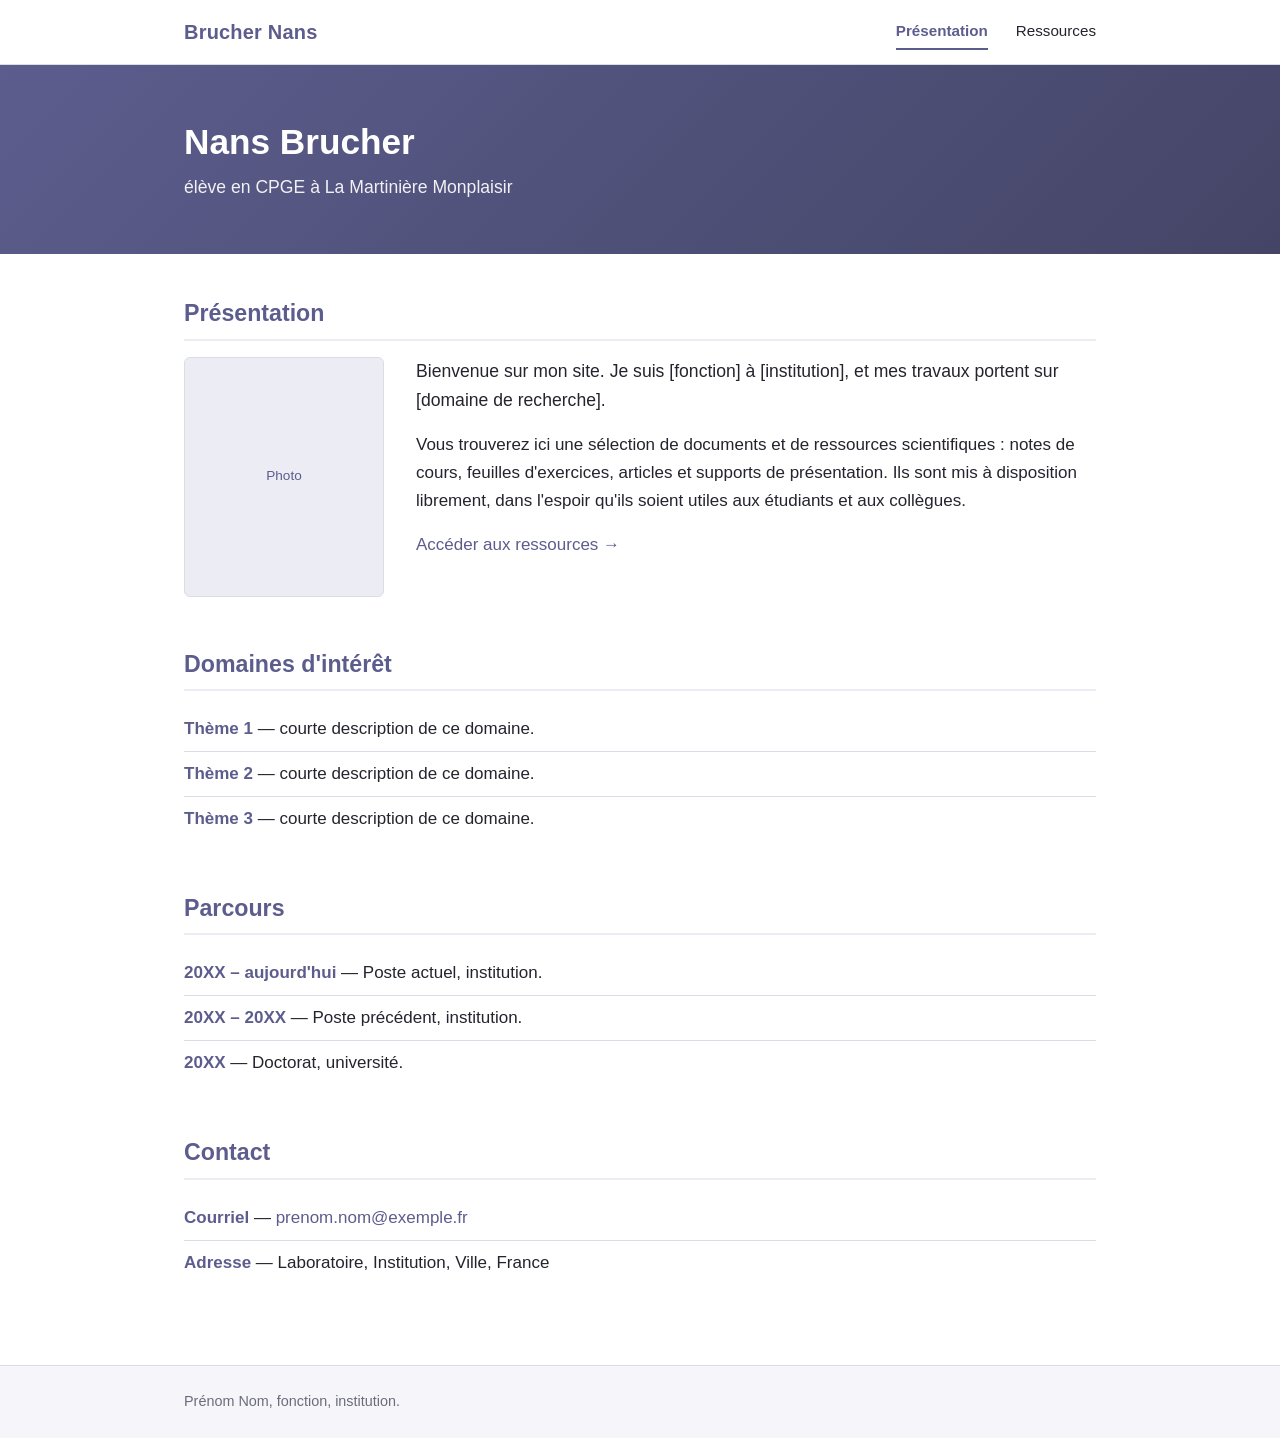
==== index.html @ d98f424d "Update index.html" ====
<!DOCTYPE html>
<html lang="fr">
<head>
  <meta charset="utf-8">
  <meta name="viewport" content="width=device-width, initial-scale=1">
  <title>Présentation | Nans Brucher</title>
  <meta name="description" content="Site personnel : présentation, recherches et ressources scientifiques.">
  <link rel="stylesheet" href="style.css">
</head>
<body>

  <header class="site-header">
    <div class="header-inner">
      <a class="site-title" href="index.html">Brucher Nans </a>
      <button class="nav-toggle" aria-label="Ouvrir le menu" aria-expanded="false">☰</button>
      <nav class="site-nav">
        <a class="active" href="index.html">Présentation</a>
        <a href="ressources.html">Ressources</a>
      </nav>
    </div>
  </header>

  <section class="banner">
    <div class="banner-inner">
      <h1>Nans Brucher</h1>
      <p>élève en CPGE à La Martinière Monplaisir</p>
    </div>
  </section>

  <main>
    <h2>Présentation</h2>
    <div class="about">
      <div class="portrait">
        <!-- Remplace par : <img src="images/photo.jpg" alt="Portrait de Prénom Nom"> -->
        Photo
      </div>
      <div>
        <p class="lead">
          Bienvenue sur mon site. Je suis [fonction] à [institution], et mes travaux portent sur
          [domaine de recherche].
        </p>
        <p>
          Vous trouverez ici une sélection de documents et de ressources scientifiques : notes de cours,
          feuilles d'exercices, articles et supports de présentation. Ils sont mis à disposition
          librement, dans l'espoir qu'ils soient utiles aux étudiants et aux collègues.
        </p>
        <p>
          <a href="ressources.html">Accéder aux ressources →</a>
        </p>
      </div>
    </div>

    <h2>Domaines d'intérêt</h2>
    <ul class="info-list">
      <li><strong>Thème 1</strong> — courte description de ce domaine.</li>
      <li><strong>Thème 2</strong> — courte description de ce domaine.</li>
      <li><strong>Thème 3</strong> — courte description de ce domaine.</li>
    </ul>

    <h2>Parcours</h2>
    <ul class="info-list">
      <li><strong>20XX – aujourd'hui</strong> — Poste actuel, institution.</li>
      <li><strong>20XX – 20XX</strong> — Poste précédent, institution.</li>
      <li><strong>20XX</strong> — Doctorat, université.</li>
    </ul>

    <h2>Contact</h2>
    <ul class="info-list">
      <li><strong>Courriel</strong> — <a href="mailto:prenom.nom@exemple.fr">prenom.nom@exemple.fr</a></li>
      <li><strong>Adresse</strong> — Laboratoire, Institution, Ville, France</li>
    </ul>
  </main>

  <footer class="site-footer">
    <div class="footer-inner">
      Prénom Nom, fonction, institution.
    </div>
  </footer>

  <script src="script.js"></script>
</body>
</html>
---- style.css ----
/* ==========================================================
   Site personnel – ressources scientifiques
   Couleur principale : #5C5D8D
   ========================================================== */

:root {
  --accent: #5C5D8D;
  --accent-dark: #444566;
  --accent-light: #ececf4;
  --accent-faint: #f6f6fa;
  --text: #24242e;
  --muted: #6b6b7b;
  --border: #dcdce6;
  --bg: #ffffff;
  --max-width: 960px;
}

* { box-sizing: border-box; }

html { scroll-behavior: smooth; }

body {
  margin: 0;
  font-family: -apple-system, BlinkMacSystemFont, "Segoe UI", Roboto, "Helvetica Neue", Arial, sans-serif;
  font-size: 17px;
  line-height: 1.65;
  color: var(--text);
  background: var(--bg);
}

a {
  color: var(--accent);
  text-decoration: none;
}
a:hover { color: var(--accent-dark); text-decoration: underline; }

/* ---------- En-tête et navigation ---------- */

.site-header {
  border-bottom: 1px solid var(--border);
  background: var(--bg);
  position: sticky;
  top: 0;
  z-index: 10;
}

.header-inner {
  max-width: var(--max-width);
  margin: 0 auto;
  padding: 0 24px;
  display: flex;
  align-items: center;
  justify-content: space-between;
  min-height: 64px;
}

.site-title {
  font-size: 1.25rem;
  font-weight: 700;
  letter-spacing: 0.01em;
  color: var(--accent);
}
.site-title:hover { text-decoration: none; color: var(--accent-dark); }

.nav-toggle {
  display: none;
  background: none;
  border: 1px solid var(--border);
  border-radius: 4px;
  font-size: 1.2rem;
  color: var(--accent);
  padding: 2px 10px;
  cursor: pointer;
}

.site-nav { display: flex; gap: 28px; }

.site-nav a {
  color: var(--text);
  font-size: 0.95rem;
  padding: 4px 0;
  border-bottom: 2px solid transparent;
}
.site-nav a:hover {
  color: var(--accent);
  text-decoration: none;
  border-bottom-color: var(--accent-light);
}
.site-nav a.active {
  color: var(--accent);
  border-bottom-color: var(--accent);
  font-weight: 600;
}

/* ---------- Bandeau ---------- */

.banner {
  background: linear-gradient(135deg, var(--accent) 0%, var(--accent-dark) 100%);
  color: #fff;
}
.banner-inner {
  max-width: var(--max-width);
  margin: 0 auto;
  padding: 56px 24px 52px;
}
.banner h1 {
  margin: 0 0 10px;
  font-size: 2.2rem;
  line-height: 1.2;
  font-weight: 700;
}
.banner p {
  margin: 0;
  max-width: 640px;
  font-size: 1.1rem;
  opacity: 0.92;
}

/* ---------- Contenu ---------- */

main {
  max-width: var(--max-width);
  margin: 0 auto;
  padding: 40px 24px 64px;
}

h2 {
  font-size: 1.45rem;
  margin: 48px 0 16px;
  padding-bottom: 6px;
  border-bottom: 2px solid var(--accent-light);
  color: var(--accent);
}
h2:first-child { margin-top: 0; }

h3 { font-size: 1.1rem; margin: 24px 0 8px; }

p { margin: 0 0 16px; }

.lead { font-size: 1.1rem; color: var(--text); }

/* Présentation : photo + texte */
.about {
  display: grid;
  grid-template-columns: 200px 1fr;
  gap: 32px;
  align-items: start;
}
.portrait {
  width: 200px;
  height: 240px;
  background: var(--accent-light);
  border: 1px solid var(--border);
  border-radius: 6px;
  display: flex;
  align-items: center;
  justify-content: center;
  color: var(--accent);
  font-size: 0.85rem;
  text-align: center;
  padding: 12px;
  overflow: hidden;
}
.portrait img { width: 100%; height: 100%; object-fit: cover; }

/* Listes d'infos */
.info-list { list-style: none; padding: 0; margin: 0 0 16px; }
.info-list li {
  padding: 8px 0;
  border-bottom: 1px solid var(--border);
}
.info-list li:last-child { border-bottom: none; }
.info-list strong { color: var(--accent); }

/* ---------- Cartes de ressources ---------- */

.card-grid {
  display: grid;
  grid-template-columns: repeat(2, 1fr);
  gap: 20px;
}

.card {
  display: block;
  padding: 18px 20px;
  border: 1px solid var(--border);
  border-left: 4px solid var(--accent);
  border-radius: 4px;
  background: var(--bg);
  color: var(--text);
  transition: background 0.15s, box-shadow 0.15s;
}
.card:hover {
  background: var(--accent-faint);
  box-shadow: 0 2px 8px rgba(92, 93, 141, 0.15);
  text-decoration: none;
  color: var(--text);
}
.card-title {
  display: block;
  font-weight: 700;
  color: var(--accent);
  margin-bottom: 4px;
}
.card-desc {
  display: block;
  font-size: 0.93rem;
  color: var(--muted);
  line-height: 1.5;
}
.card-meta {
  display: inline-block;
  margin-top: 8px;
  font-size: 0.78rem;
  font-weight: 600;
  letter-spacing: 0.04em;
  text-transform: uppercase;
  color: var(--accent);
  background: var(--accent-light);
  padding: 2px 8px;
  border-radius: 3px;
}

/* Recherche */
.search-box {
  width: 100%;
  padding: 10px 14px;
  font-size: 1rem;
  border: 1px solid var(--border);
  border-radius: 4px;
  margin-bottom: 8px;
  font-family: inherit;
}
.search-box:focus {
  outline: none;
  border-color: var(--accent);
  box-shadow: 0 0 0 3px var(--accent-light);
}
.no-result { display: none; color: var(--muted); font-style: italic; }

/* Index des ressources */
.index-list {
  columns: 2;
  column-gap: 32px;
  list-style: none;
  padding: 0;
  margin: 0;
}
.index-list li { padding: 3px 0; break-inside: avoid; }

/* ---------- Pied de page ---------- */

.site-footer {
  border-top: 1px solid var(--border);
  background: var(--accent-faint);
  color: var(--muted);
  font-size: 0.9rem;
}
.footer-inner {
  max-width: var(--max-width);
  margin: 0 auto;
  padding: 24px;
}

/* ---------- Mobile ---------- */

@media (max-width: 720px) {
  body { font-size: 16px; }

  .nav-toggle { display: block; }

  .site-nav {
    display: none;
    position: absolute;
    top: 64px;
    left: 0;
    right: 0;
    flex-direction: column;
    gap: 0;
    background: var(--bg);
    border-bottom: 1px solid var(--border);
    padding: 8px 24px 16px;
  }
  .site-nav.open { display: flex; }
  .site-nav a { padding: 10px 0; border-bottom: 1px solid var(--border); }

  .banner h1 { font-size: 1.7rem; }
  .about { grid-template-columns: 1fr; }
  .portrait { width: 160px; height: 192px; }
  .card-grid { grid-template-columns: 1fr; }
  .index-list { columns: 1; }
}
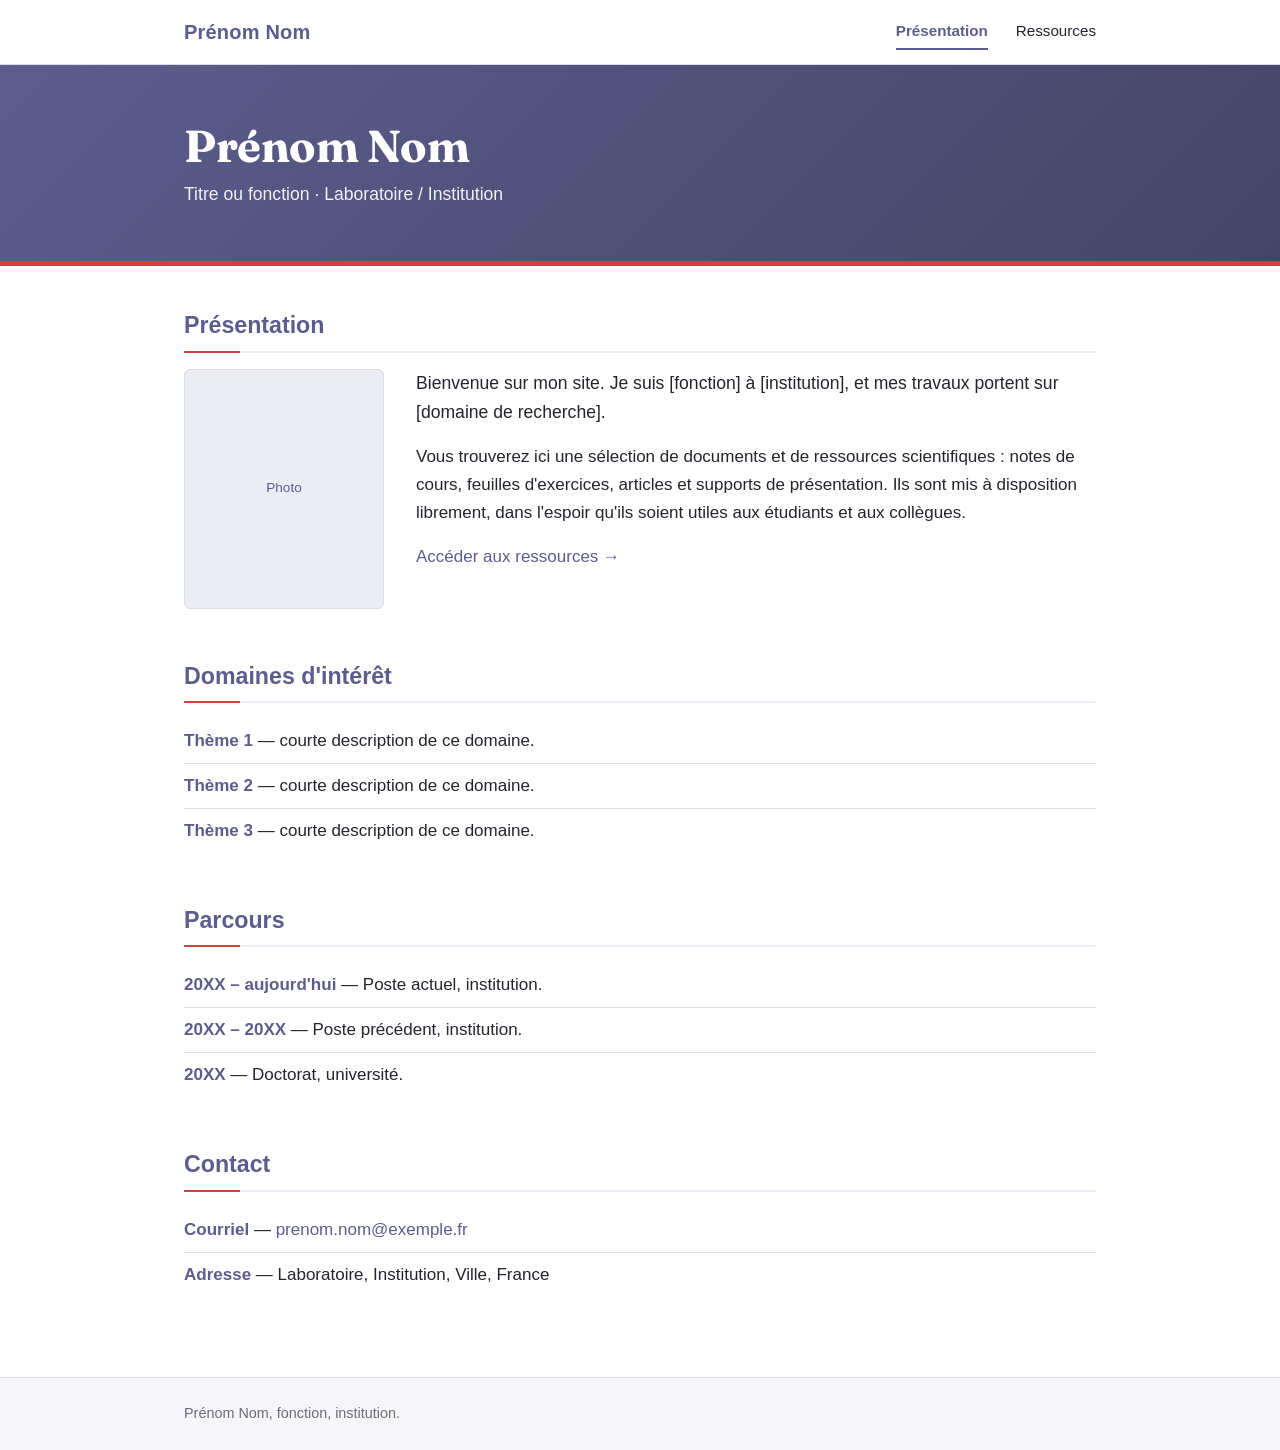
==== commit df17ba5e: "Update personal information in index.html" ====
--- a/index.html
+++ b/index.html
@@ -3,15 +3,18 @@
 <head>
   <meta charset="utf-8">
   <meta name="viewport" content="width=device-width, initial-scale=1">
-  <title>Présentation | Nans Brucher</title>
+  <title>Présentation | Prénom Nom</title>
   <meta name="description" content="Site personnel : présentation, recherches et ressources scientifiques.">
+  <link rel="preconnect" href="https://fonts.googleapis.com">
+  <link rel="preconnect" href="https://fonts.gstatic.com" crossorigin>
+  <link href="https://fonts.googleapis.com/css2?family=Fraunces:ital,opsz,wght@0,9..144,600;0,9..144,700;1,9..144,600&display=swap" rel="stylesheet">
   <link rel="stylesheet" href="style.css">
 </head>
 <body>
 
   <header class="site-header">
     <div class="header-inner">
-      <a class="site-title" href="index.html">Brucher Nans </a>
+      <a class="site-title" href="index.html">Prénom Nom</a>
       <button class="nav-toggle" aria-label="Ouvrir le menu" aria-expanded="false">☰</button>
       <nav class="site-nav">
         <a class="active" href="index.html">Présentation</a>
@@ -22,8 +25,8 @@
 
   <section class="banner">
     <div class="banner-inner">
-      <h1>Nans Brucher</h1>
-      <p>élève en CPGE à La Martinière Monplaisir</p>
+      <h1>Prénom Nom</h1>
+      <p>Titre ou fonction · Laboratoire / Institution</p>
     </div>
   </section>
 
--- a/style.css
+++ b/style.css
@@ -8,6 +8,8 @@
   --accent-dark: #444566;
   --accent-light: #ececf4;
   --accent-faint: #f6f6fa;
+  --accent2: #D33E43;
+  --accent2-dark: #a92c31;
   --text: #24242e;
   --muted: #6b6b7b;
   --border: #dcdce6;
@@ -290,3 +292,194 @@
   .card-grid { grid-template-columns: 1fr; }
   .index-list { columns: 1; }
 }
+
+
+/* ==========================================================
+   Mise à jour : police des titres, 2e couleur, à la une,
+   couvertures, étiquettes de niveau
+   Seconde couleur : #D33E43 (variable --accent2)
+   ========================================================== */
+
+/* ---------- Police vivante pour les h1 ---------- */
+
+.banner h1 {
+  font-family: "Fraunces", Georgia, "Times New Roman", serif;
+  font-weight: 700;
+  font-size: 2.8rem;
+  letter-spacing: -0.01em;
+  line-height: 1.1;
+}
+.banner { border-bottom: 5px solid var(--accent2); }
+
+/* ---------- Touches de contraste (#D33E43) ---------- */
+
+h2 { position: relative; }
+h2::after {
+  content: "";
+  position: absolute;
+  left: 0;
+  bottom: -2px;
+  width: 56px;
+  height: 2px;
+  background: var(--accent2);
+}
+.card:hover .card-title { color: var(--accent2); }
+
+/* ---------- Ressource mise en avant (bloc centré) ---------- */
+
+.spotlight {
+  display: grid;
+  grid-template-columns: 240px 1fr;
+  gap: 40px;
+  align-items: center;
+  max-width: 780px;
+  margin: 0 auto 36px;
+  padding: 32px;
+  background: var(--accent-faint);
+  border: 1px solid var(--border);
+  border-top: 4px solid var(--accent2);
+  border-radius: 8px;
+}
+
+.spotlight-cover {
+  display: block;
+  border-radius: 4px;
+  overflow: hidden;
+  box-shadow: 0 6px 18px rgba(68, 69, 102, 0.3);
+  transition: transform 0.2s, box-shadow 0.2s;
+}
+.spotlight-cover:hover {
+  transform: translateY(-3px);
+  box-shadow: 0 10px 26px rgba(68, 69, 102, 0.4);
+}
+.spotlight-cover img {
+  display: block;
+  width: 100%;
+  aspect-ratio: 3 / 4;
+  object-fit: cover;
+}
+
+.kicker {
+  display: inline-block;
+  font-size: 0.78rem;
+  font-weight: 700;
+  letter-spacing: 0.1em;
+  text-transform: uppercase;
+  color: var(--accent2);
+  margin-bottom: 6px;
+}
+
+.spotlight-title {
+  font-family: "Fraunces", Georgia, serif;
+  font-size: 1.6rem;
+  line-height: 1.25;
+  margin: 0 0 12px;
+  padding: 0;
+  border: none;
+  color: var(--accent);
+}
+.spotlight-title::after { display: none; }
+
+.spotlight-desc { margin: 14px 0 8px; }
+.spotlight-meta { margin: 0 0 18px; font-size: 0.85rem; color: var(--muted); }
+
+.actions { display: flex; flex-wrap: wrap; gap: 10px; }
+
+.button {
+  display: inline-block;
+  padding: 9px 20px;
+  border: 2px solid var(--accent);
+  border-radius: 4px;
+  background: var(--accent);
+  color: #fff;
+  font-weight: 600;
+  font-size: 0.95rem;
+}
+.button:hover { background: var(--accent-dark); border-color: var(--accent-dark); color: #fff; text-decoration: none; }
+.button-red { background: var(--accent2); border-color: var(--accent2); }
+.button-red:hover { background: var(--accent2-dark); border-color: var(--accent2-dark); }
+.button-outline { background: transparent; color: var(--accent); }
+.button-outline:hover { background: var(--accent-light); color: var(--accent-dark); }
+
+/* ---------- Étiquettes : niveau et type ---------- */
+
+.tags, .card-tags {
+  display: flex;
+  flex-wrap: wrap;
+  align-items: center;
+  gap: 6px;
+}
+.card-tags { margin-top: 10px; }
+.card-tags .card-meta { margin-top: 0; }
+
+.tag {
+  display: inline-block;
+  font-size: 0.78rem;
+  font-weight: 600;
+  letter-spacing: 0.04em;
+  text-transform: uppercase;
+  color: var(--accent);
+  background: var(--accent-light);
+  padding: 2px 8px;
+  border-radius: 3px;
+}
+
+.level {
+  display: inline-block;
+  font-size: 0.78rem;
+  font-weight: 700;
+  letter-spacing: 0.04em;
+  text-transform: uppercase;
+  color: #fff;
+  padding: 2px 9px;
+  border-radius: 999px;
+  white-space: nowrap;
+}
+.level-lycee    { background: #2e7d5b; } /* vert   : débutant */
+.level-licence  { background: #2b6f9c; } /* bleu   : premiers cycles */
+.level-master   { background: #5C5D8D; } /* violet : avancé */
+.level-doctorat { background: #D33E43; } /* rouge  : recherche */
+.level-tous     { background: #6b6b7b; } /* gris   : tous niveaux */
+
+.legend {
+  display: flex;
+  flex-wrap: wrap;
+  align-items: center;
+  justify-content: center;
+  gap: 8px;
+  margin: 0 0 24px;
+  font-size: 0.9rem;
+  color: var(--muted);
+}
+.legend-label { font-weight: 600; margin-right: 2px; }
+
+/* ---------- Carte avec image de couverture paysage ---------- */
+
+.card.has-cover { padding: 0; overflow: hidden; }
+.card-cover {
+  display: block;
+  width: 100%;
+  aspect-ratio: 16 / 9;
+  object-fit: cover;
+  border-bottom: 1px solid var(--border);
+}
+.card-body { display: block; padding: 16px 20px 18px; }
+
+/* ---------- Mobile ---------- */
+
+@media (max-width: 720px) {
+  .banner h1 { font-size: 2.1rem; }
+  .spotlight {
+    grid-template-columns: 1fr;
+    gap: 24px;
+    padding: 24px 20px;
+    text-align: center;
+  }
+  .spotlight-cover { max-width: 220px; margin: 0 auto; }
+  .tags, .actions { justify-content: center; }
+}
+
+/* ---------- Corrections d'espacement ---------- */
+.resource-section { margin-top: 48px; }
+.card-grid { align-items: start; }
+.search-box { margin-bottom: 0; }
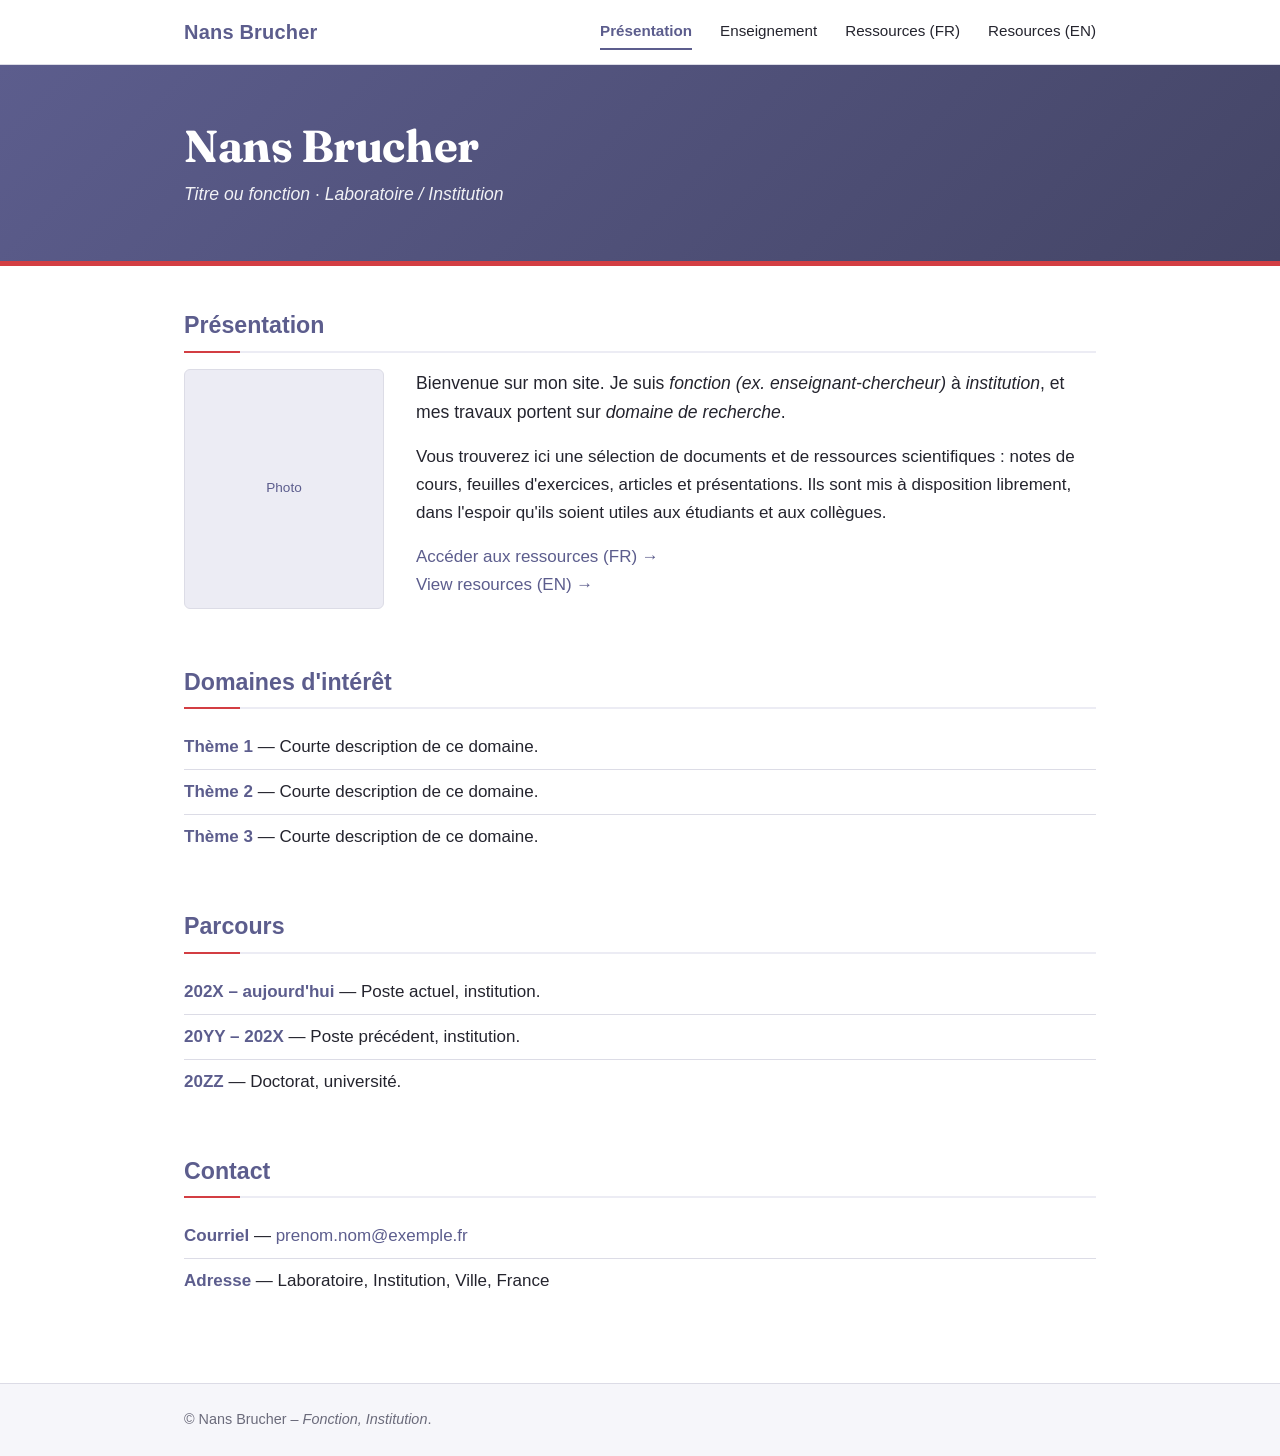
==== commit 4fddb03e: "Update index.html" ====
--- a/index.html
+++ b/index.html
@@ -3,80 +3,84 @@
 <head>
   <meta charset="utf-8">
   <meta name="viewport" content="width=device-width, initial-scale=1">
-  <title>Présentation | Prénom Nom</title>
-  <meta name="description" content="Site personnel : présentation, recherches et ressources scientifiques.">
+  <title>Présentation | Nans Brucher</title>
+  <meta name="description" content="Site personnel : présentation, recherche et ressources scientifiques.">
   <link rel="preconnect" href="https://fonts.googleapis.com">
   <link rel="preconnect" href="https://fonts.gstatic.com" crossorigin>
-  <link href="https://fonts.googleapis.com/css2?family=Fraunces:ital,opsz,wght@0,9..144,600;0,9..144,700;1,9..144,600&display=swap" rel="stylesheet">
+  <!-- Police Fraunces chargée pour le style académique -->
+  <link href="https://fonts.googleapis.com/css2?family=Fraunces:wght@400;600;700&display=swap" rel="stylesheet">
   <link rel="stylesheet" href="style.css">
+  <!-- Lien alternatifs pour SEO (facultatif) -->
+  <link rel="alternate" hreflang="fr" href="index.html">
+  <link rel="alternate" hreflang="en" href="resources-en.html">
 </head>
 <body>
-
   <header class="site-header">
     <div class="header-inner">
-      <a class="site-title" href="index.html">Prénom Nom</a>
-      <button class="nav-toggle" aria-label="Ouvrir le menu" aria-expanded="false">☰</button>
+      <a class="site-title" href="index.html">Nans Brucher</a>
+      <button type="button" class="nav-toggle" aria-label="Ouvrir le menu" aria-expanded="false">☰</button>
       <nav class="site-nav">
         <a class="active" href="index.html">Présentation</a>
-        <a href="ressources.html">Ressources</a>
+        <a href="enseignement.html">Enseignement</a>
+        <a href="ressources-fr.html">Ressources (FR)</a>
+        <a href="resources-en.html">Resources (EN)</a>
       </nav>
     </div>
   </header>
 
   <section class="banner">
     <div class="banner-inner">
-      <h1>Prénom Nom</h1>
-      <p>Titre ou fonction · Laboratoire / Institution</p>
+      <h1>Nans Brucher</h1>
+      <p><em>Titre ou fonction</em> · <em>Laboratoire / Institution</em></p>
     </div>
   </section>
 
-  <main>
+  <main id="main-content">
     <h2>Présentation</h2>
     <div class="about">
       <div class="portrait">
-        <!-- Remplace par : <img src="images/photo.jpg" alt="Portrait de Prénom Nom"> -->
+        <!-- Remplacer « Photo » par une image réelle -->
+        <!-- <img src="images/photo.jpg" alt="Portrait de Nans Brucher"> -->
         Photo
       </div>
       <div>
         <p class="lead">
-          Bienvenue sur mon site. Je suis [fonction] à [institution], et mes travaux portent sur
-          [domaine de recherche].
+          Bienvenue sur mon site. Je suis <em>fonction (ex. enseignant-chercheur)</em> à <em>institution</em>, et mes travaux portent sur <em>domaine de recherche</em>.
         </p>
         <p>
-          Vous trouverez ici une sélection de documents et de ressources scientifiques : notes de cours,
-          feuilles d'exercices, articles et supports de présentation. Ils sont mis à disposition
-          librement, dans l'espoir qu'ils soient utiles aux étudiants et aux collègues.
+          Vous trouverez ici une sélection de documents et de ressources scientifiques : notes de cours, feuilles d'exercices, articles et présentations. Ils sont mis à disposition librement, dans l'espoir qu'ils soient utiles aux étudiants et aux collègues.
         </p>
         <p>
-          <a href="ressources.html">Accéder aux ressources →</a>
+          <a href="ressources-fr.html">Accéder aux ressources (FR) →</a><br>
+          <a href="resources-en.html">View resources (EN) →</a>
         </p>
       </div>
     </div>
 
     <h2>Domaines d'intérêt</h2>
     <ul class="info-list">
-      <li><strong>Thème 1</strong> — courte description de ce domaine.</li>
-      <li><strong>Thème 2</strong> — courte description de ce domaine.</li>
-      <li><strong>Thème 3</strong> — courte description de ce domaine.</li>
+      <li><strong>Thème 1</strong> — Courte description de ce domaine.</li>
+      <li><strong>Thème 2</strong> — Courte description de ce domaine.</li>
+      <li><strong>Thème 3</strong> — Courte description de ce domaine.</li>
     </ul>
 
     <h2>Parcours</h2>
     <ul class="info-list">
-      <li><strong>20XX – aujourd'hui</strong> — Poste actuel, institution.</li>
-      <li><strong>20XX – 20XX</strong> — Poste précédent, institution.</li>
-      <li><strong>20XX</strong> — Doctorat, université.</li>
+      <li><strong>202X – aujourd'hui</strong> — Poste actuel, institution.</li>
+      <li><strong>20YY – 202X</strong> — Poste précédent, institution.</li>
+      <li><strong>20ZZ</strong> — Doctorat, université.</li>
     </ul>
 
     <h2>Contact</h2>
     <ul class="info-list">
-      <li><strong>Courriel</strong> — <a href="mailto:prenom.nom@exemple.fr">prenom.nom@exemple.fr</a></li>
-      <li><strong>Adresse</strong> — Laboratoire, Institution, Ville, France</li>
+      <li><strong>Courriel</strong> — <a href="mailto:prenom.nom@exemple.fr">prenom.nom@exemple.fr</a></li>
+      <li><strong>Adresse</strong> — Laboratoire, Institution, Ville, France</li>
     </ul>
   </main>
 
   <footer class="site-footer">
     <div class="footer-inner">
-      Prénom Nom, fonction, institution.
+      © Nans Brucher – <em>Fonction, Institution</em>.
     </div>
   </footer>
 
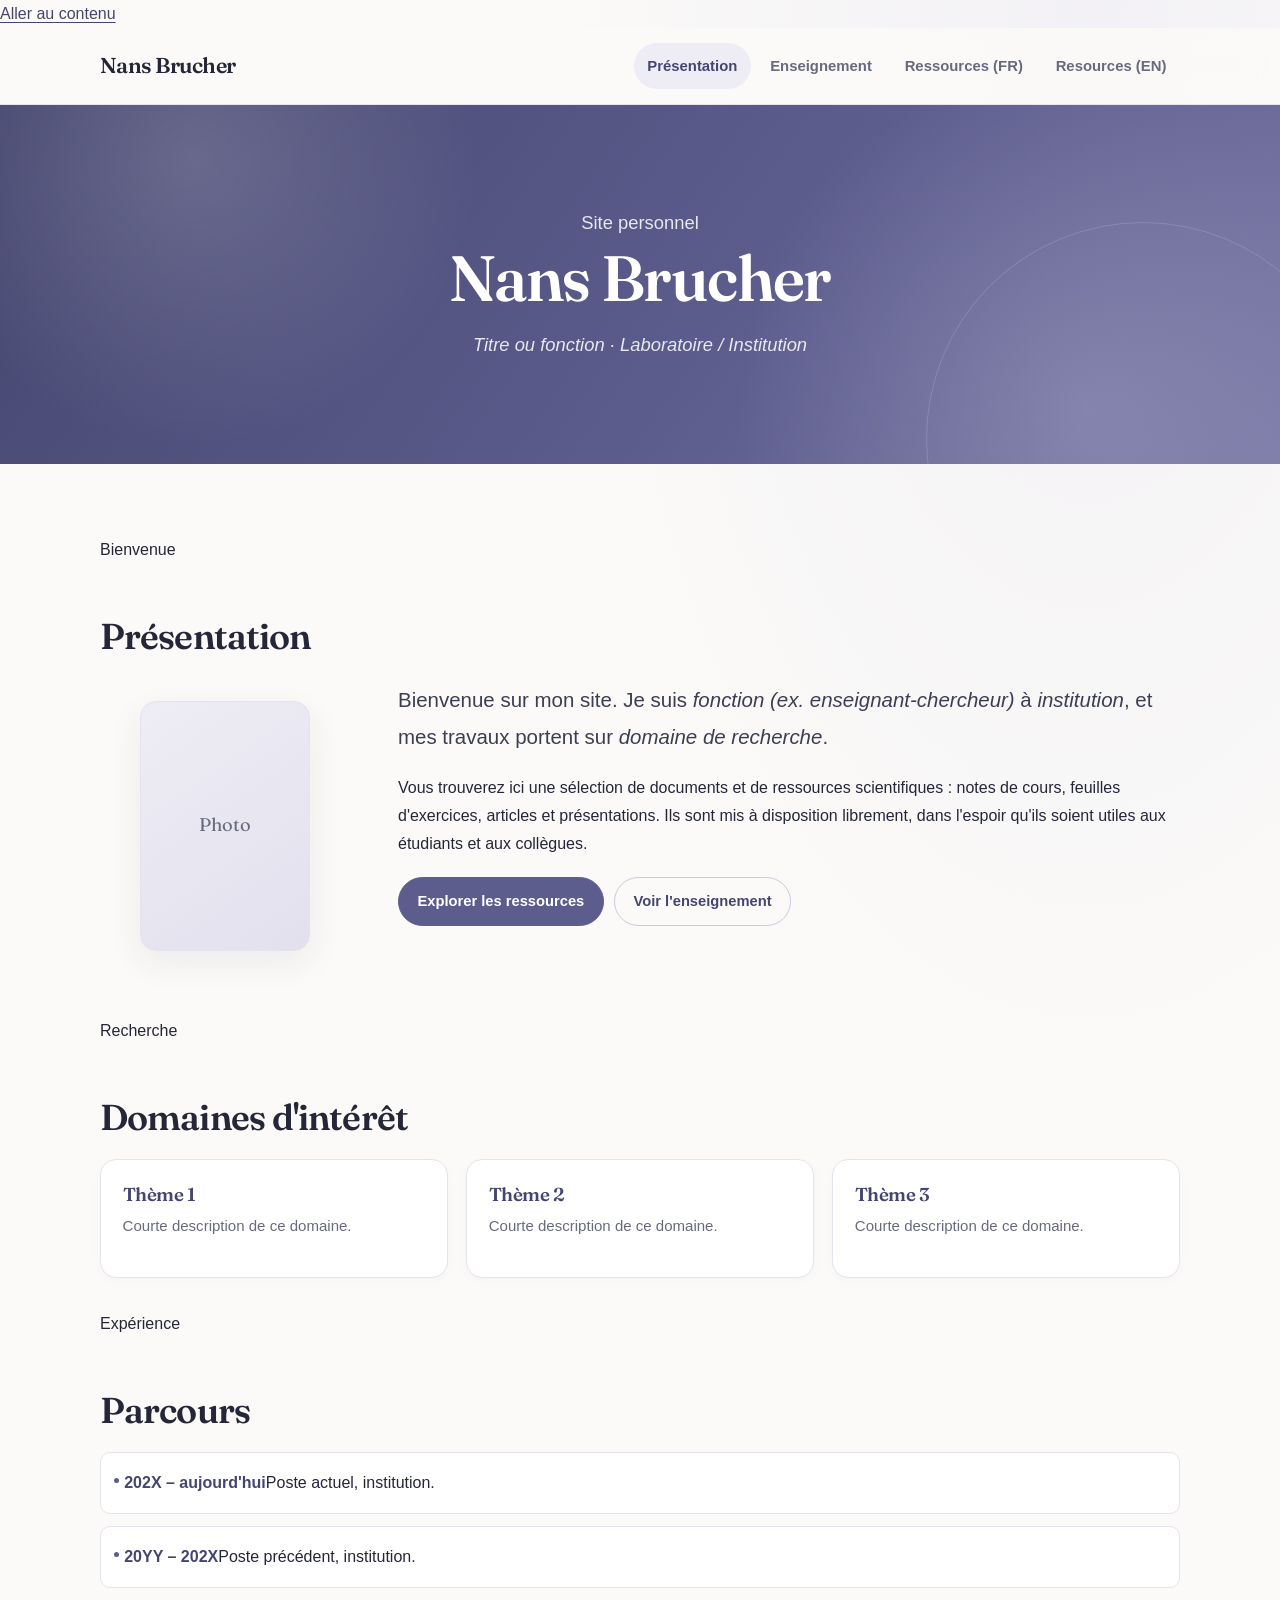
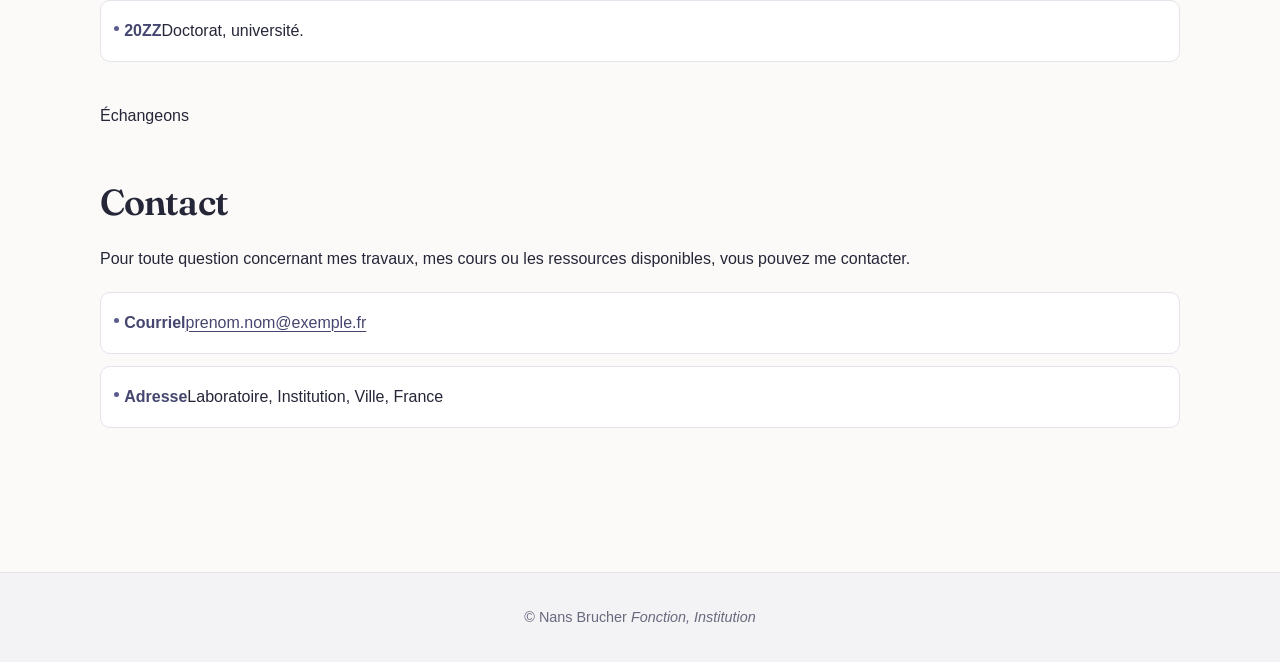
==== commit 81d9ad61: "Restructure homepage with semantic sections and clearer content hierarchy" ====
--- a/index.html
+++ b/index.html
@@ -3,87 +3,107 @@
 <head>
   <meta charset="utf-8">
   <meta name="viewport" content="width=device-width, initial-scale=1">
+  <meta name="theme-color" content="#5c5d8d">
   <title>Présentation | Nans Brucher</title>
-  <meta name="description" content="Site personnel : présentation, recherche et ressources scientifiques.">
+  <meta name="description" content="Présentation, parcours, domaines d'intérêt et ressources scientifiques de Nans Brucher.">
   <link rel="preconnect" href="https://fonts.googleapis.com">
   <link rel="preconnect" href="https://fonts.gstatic.com" crossorigin>
-  <!-- Police Fraunces chargée pour le style académique -->
   <link href="https://fonts.googleapis.com/css2?family=Fraunces:wght@400;600;700&display=swap" rel="stylesheet">
   <link rel="stylesheet" href="style.css">
-  <!-- Lien alternatifs pour SEO (facultatif) -->
   <link rel="alternate" hreflang="fr" href="index.html">
   <link rel="alternate" hreflang="en" href="resources-en.html">
 </head>
 <body>
+  <a class="skip-link" href="#main-content">Aller au contenu</a>
+
   <header class="site-header">
     <div class="header-inner">
-      <a class="site-title" href="index.html">Nans Brucher</a>
-      <button type="button" class="nav-toggle" aria-label="Ouvrir le menu" aria-expanded="false">☰</button>
-      <nav class="site-nav">
-        <a class="active" href="index.html">Présentation</a>
+      <a class="site-title" href="index.html" aria-label="Nans Brucher — accueil">Nans Brucher</a>
+      <button type="button" class="nav-toggle" aria-label="Ouvrir le menu" aria-expanded="false" aria-controls="primary-navigation">☰</button>
+      <nav class="site-nav" id="primary-navigation" aria-label="Navigation principale">
+        <a class="active" href="index.html" aria-current="page">Présentation</a>
         <a href="enseignement.html">Enseignement</a>
         <a href="ressources-fr.html">Ressources (FR)</a>
-        <a href="resources-en.html">Resources (EN)</a>
+        <a href="resources-en.html" lang="en">Resources (EN)</a>
       </nav>
     </div>
   </header>
 
-  <section class="banner">
+  <section class="banner" aria-labelledby="page-title">
     <div class="banner-inner">
-      <h1>Nans Brucher</h1>
-      <p><em>Titre ou fonction</em> · <em>Laboratoire / Institution</em></p>
+      <p class="eyebrow">Site personnel</p>
+      <h1 id="page-title">Nans Brucher</h1>
+      <p><em>Titre ou fonction</em> <span aria-hidden="true">·</span> <em>Laboratoire / Institution</em></p>
     </div>
   </section>
 
   <main id="main-content">
-    <h2>Présentation</h2>
-    <div class="about">
-      <div class="portrait">
-        <!-- Remplacer « Photo » par une image réelle -->
-        <!-- <img src="images/photo.jpg" alt="Portrait de Nans Brucher"> -->
-        Photo
+    <section class="page-section introduction" aria-labelledby="intro-title">
+      <div class="section-heading">
+        <p class="eyebrow">Bienvenue</p>
+        <h2 id="intro-title">Présentation</h2>
       </div>
-      <div>
-        <p class="lead">
-          Bienvenue sur mon site. Je suis <em>fonction (ex. enseignant-chercheur)</em> à <em>institution</em>, et mes travaux portent sur <em>domaine de recherche</em>.
-        </p>
-        <p>
-          Vous trouverez ici une sélection de documents et de ressources scientifiques : notes de cours, feuilles d'exercices, articles et présentations. Ils sont mis à disposition librement, dans l'espoir qu'ils soient utiles aux étudiants et aux collègues.
-        </p>
-        <p>
-          <a href="ressources-fr.html">Accéder aux ressources (FR) →</a><br>
-          <a href="resources-en.html">View resources (EN) →</a>
-        </p>
+      <div class="about">
+        <figure class="portrait">
+          <!-- Remplacer ce bloc par une photo : <img src="images/photo.jpg" alt="Portrait de Nans Brucher"> -->
+          <figcaption>Photo</figcaption>
+        </figure>
+        <div class="about-copy">
+          <p class="lead">Bienvenue sur mon site. Je suis <em>fonction (ex. enseignant-chercheur)</em> à <em>institution</em>, et mes travaux portent sur <em>domaine de recherche</em>.</p>
+          <p>Vous trouverez ici une sélection de documents et de ressources scientifiques : notes de cours, feuilles d'exercices, articles et présentations. Ils sont mis à disposition librement, dans l'espoir qu'ils soient utiles aux étudiants et aux collègues.</p>
+          <div class="actions">
+            <a class="button button-red" href="ressources-fr.html">Explorer les ressources</a>
+            <a class="button button-outline" href="enseignement.html">Voir l'enseignement</a>
+          </div>
+        </div>
       </div>
-    </div>
+    </section>
 
-    <h2>Domaines d'intérêt</h2>
-    <ul class="info-list">
-      <li><strong>Thème 1</strong> — Courte description de ce domaine.</li>
-      <li><strong>Thème 2</strong> — Courte description de ce domaine.</li>
-      <li><strong>Thème 3</strong> — Courte description de ce domaine.</li>
-    </ul>
+    <section class="page-section" aria-labelledby="interests-title">
+      <div class="section-heading">
+        <p class="eyebrow">Recherche</p>
+        <h2 id="interests-title">Domaines d'intérêt</h2>
+      </div>
+      <div class="card-grid">
+        <article class="card"><h3 class="card-title">Thème 1</h3><p class="card-desc">Courte description de ce domaine.</p></article>
+        <article class="card"><h3 class="card-title">Thème 2</h3><p class="card-desc">Courte description de ce domaine.</p></article>
+        <article class="card"><h3 class="card-title">Thème 3</h3><p class="card-desc">Courte description de ce domaine.</p></article>
+      </div>
+    </section>
 
-    <h2>Parcours</h2>
-    <ul class="info-list">
-      <li><strong>202X – aujourd'hui</strong> — Poste actuel, institution.</li>
-      <li><strong>20YY – 202X</strong> — Poste précédent, institution.</li>
-      <li><strong>20ZZ</strong> — Doctorat, université.</li>
-    </ul>
+    <section class="page-section" aria-labelledby="journey-title">
+      <div class="section-heading">
+        <p class="eyebrow">Expérience</p>
+        <h2 id="journey-title">Parcours</h2>
+      </div>
+      <ol class="timeline info-list">
+        <li><strong>202X – aujourd'hui</strong><span>Poste actuel, institution.</span></li>
+        <li><strong>20YY – 202X</strong><span>Poste précédent, institution.</span></li>
+        <li><strong>20ZZ</strong><span>Doctorat, université.</span></li>
+      </ol>
+    </section>
 
-    <h2>Contact</h2>
-    <ul class="info-list">
-      <li><strong>Courriel</strong> — <a href="mailto:prenom.nom@exemple.fr">prenom.nom@exemple.fr</a></li>
-      <li><strong>Adresse</strong> — Laboratoire, Institution, Ville, France</li>
-    </ul>
+    <section class="page-section contact-section" aria-labelledby="contact-title">
+      <div class="section-heading">
+        <p class="eyebrow">Échangeons</p>
+        <h2 id="contact-title">Contact</h2>
+      </div>
+      <div class="contact-panel">
+        <p>Pour toute question concernant mes travaux, mes cours ou les ressources disponibles, vous pouvez me contacter.</p>
+        <ul class="info-list">
+          <li><strong>Courriel</strong><span><a href="mailto:prenom.nom@exemple.fr">prenom.nom@exemple.fr</a></span></li>
+          <li><strong>Adresse</strong><span>Laboratoire, Institution, Ville, France</span></li>
+        </ul>
+      </div>
+    </section>
   </main>
 
   <footer class="site-footer">
     <div class="footer-inner">
-      © Nans Brucher – <em>Fonction, Institution</em>.
+      <span>© Nans Brucher</span>
+      <span><em>Fonction, Institution</em></span>
     </div>
   </footer>
-
   <script src="script.js"></script>
 </body>
-</html>
+</html>
--- a/style.css
+++ b/style.css
@@ -1,485 +1,694 @@
-/* ==========================================================
-   Site personnel – ressources scientifiques
-   Couleur principale : #5C5D8D
-   ========================================================== */
+/* --------------------------------------------------------------------------
+   Identité visuelle — site personnel de Nans Brucher
+   Une mise en page éditoriale, lumineuse et lisible sur tous les écrans.
+   -------------------------------------------------------------------------- */
 
 :root {
-  --accent: #5C5D8D;
-  --accent-dark: #444566;
-  --accent-light: #ececf4;
-  --accent-faint: #f6f6fa;
-  --accent2: #D33E43;
-  --accent2-dark: #a92c31;
-  --text: #24242e;
-  --muted: #6b6b7b;
-  --border: #dcdce6;
-  --bg: #ffffff;
-  --max-width: 960px;
-}
-
-* { box-sizing: border-box; }
-
-html { scroll-behavior: smooth; }
+  color-scheme: light;
+  --color-text: #252638;
+  --color-muted: #686a7d;
+  --color-bg: #fbfaf8;
+  --color-surface: #ffffff;
+  --color-surface-soft: #f2f1f7;
+  --color-border: #e5e3eb;
+  --color-accent: #5c5d8d;
+  --color-accent-dark: #45466f;
+  --color-accent-soft: #eeedf6;
+  --color-highlight: #d9d5ec;
+  --shadow-soft: 0 12px 34px rgba(39, 37, 67, 0.07);
+  --shadow-hover: 0 18px 42px rgba(39, 37, 67, 0.12);
+  --radius: 16px;
+  --radius-small: 10px;
+  --content-width: 1080px;
+}
+
+* {
+  box-sizing: border-box;
+}
+
+html {
+  scroll-behavior: smooth;
+  scroll-padding-top: 6rem;
+}
 
 body {
+  min-width: 320px;
   margin: 0;
-  font-family: -apple-system, BlinkMacSystemFont, "Segoe UI", Roboto, "Helvetica Neue", Arial, sans-serif;
-  font-size: 17px;
-  line-height: 1.65;
-  color: var(--text);
-  background: var(--bg);
+  color: var(--color-text);
+  background:
+    radial-gradient(ellipse at 85% 0%, rgba(217, 213, 236, 0.25), transparent 34rem),
+    var(--color-bg);
+  font-family: Inter, "Segoe UI", Roboto, Helvetica, Arial, sans-serif;
+  font-size: 1rem;
+  line-height: 1.75;
+  -webkit-font-smoothing: antialiased;
+  text-rendering: optimizeLegibility;
+}
+
+img {
+  display: block;
+  max-width: 100%;
+}
+
+h1, h2, h3, .site-title {
+  font-family: "Fraunces", Georgia, serif;
+  font-weight: 600;
+  line-height: 1.2;
+  letter-spacing: -0.025em;
+}
+
+h1, h2, h3, p {
+  margin-top: 0;
+}
+
+h1 {
+  margin-bottom: 0.8rem;
+  font-size: clamp(2.35rem, 6vw, 4rem);
+}
+
+h2 {
+  margin: 3.2rem 0 1.25rem;
+  font-size: clamp(1.7rem, 3vw, 2.25rem);
+}
+
+h3 {
+  margin-bottom: 0.7rem;
+  font-size: 1.3rem;
+}
+
+p {
+  margin-bottom: 1.15rem;
 }
 
 a {
-  color: var(--accent);
+  color: var(--color-accent-dark);
+  text-decoration-thickness: 1px;
+  text-underline-offset: 0.2em;
+  transition: color 180ms ease, background-color 180ms ease, border-color 180ms ease, box-shadow 180ms ease, transform 180ms ease;
+}
+
+a:hover {
+  color: var(--color-accent);
+}
+
+a:focus-visible, button:focus-visible, input:focus-visible {
+  outline: 3px solid rgba(92, 93, 141, 0.35);
+  outline-offset: 3px;
+}
+
+::selection {
+  color: #fff;
+  background: var(--color-accent);
+}
+
+.lead {
+  color: #3d3e53;
+  font-size: clamp(1.12rem, 2vw, 1.28rem);
+  line-height: 1.8;
+}
+
+/* En-tête et navigation */
+.site-header {
+  position: sticky;
+  z-index: 20;
+  top: 0;
+  background: rgba(251, 250, 248, 0.92);
+  border-bottom: 1px solid rgba(229, 227, 235, 0.9);
+  backdrop-filter: blur(16px);
+  -webkit-backdrop-filter: blur(16px);
+}
+
+.header-inner {
+  position: relative;
+  display: flex;
+  align-items: center;
+  justify-content: space-between;
+  gap: 1.5rem;
+  width: min(100% - 3rem, var(--content-width));
+  min-height: 76px;
+  margin: 0 auto;
+}
+
+.site-title {
+  flex-shrink: 0;
+  color: var(--color-text);
+  font-size: 1.35rem;
   text-decoration: none;
 }
-a:hover { color: var(--accent-dark); text-decoration: underline; }
-
-/* ---------- En-tête et navigation ---------- */
-
-.site-header {
-  border-bottom: 1px solid var(--border);
-  background: var(--bg);
-  position: sticky;
-  top: 0;
-  z-index: 10;
-}
-
-.header-inner {
-  max-width: var(--max-width);
-  margin: 0 auto;
-  padding: 0 24px;
-  display: flex;
-  align-items: center;
-  justify-content: space-between;
-  min-height: 64px;
-}
-
-.site-title {
-  font-size: 1.25rem;
-  font-weight: 700;
-  letter-spacing: 0.01em;
-  color: var(--accent);
-}
-.site-title:hover { text-decoration: none; color: var(--accent-dark); }
+
+.site-title:hover {
+  color: var(--color-accent);
+}
+
+.site-nav {
+  display: flex;
+  align-items: center;
+  justify-content: flex-end;
+  gap: 0.35rem;
+}
+
+.site-nav a {
+  padding: 0.6rem 0.85rem;
+  border-radius: 999px;
+  color: var(--color-muted);
+  font-size: 0.93rem;
+  font-weight: 600;
+  text-decoration: none;
+  white-space: nowrap;
+}
+
+.site-nav a:hover,
+.site-nav a.active {
+  color: var(--color-accent-dark);
+  background: var(--color-accent-soft);
+}
 
 .nav-toggle {
   display: none;
-  background: none;
-  border: 1px solid var(--border);
-  border-radius: 4px;
-  font-size: 1.2rem;
-  color: var(--accent);
-  padding: 2px 10px;
+  padding: 0.45rem 0.7rem;
+  border: 1px solid var(--color-border);
+  border-radius: 9px;
+  color: var(--color-text);
+  background: var(--color-surface);
+  font-size: 1.35rem;
   cursor: pointer;
 }
 
-.site-nav { display: flex; gap: 28px; }
-
-.site-nav a {
-  color: var(--text);
-  font-size: 0.95rem;
-  padding: 4px 0;
-  border-bottom: 2px solid transparent;
-}
-.site-nav a:hover {
-  color: var(--accent);
-  text-decoration: none;
-  border-bottom-color: var(--accent-light);
-}
-.site-nav a.active {
-  color: var(--accent);
-  border-bottom-color: var(--accent);
-  font-weight: 600;
-}
-
-/* ---------- Bandeau ---------- */
-
+/* Bandeau de titre */
 .banner {
-  background: linear-gradient(135deg, var(--accent) 0%, var(--accent-dark) 100%);
+  position: relative;
+  overflow: hidden;
+  padding: clamp(3.5rem, 8vw, 6.5rem) 1.5rem;
   color: #fff;
-}
+  text-align: center;
+  background:
+    radial-gradient(circle at 15% 15%, rgba(255,255,255,0.16), transparent 18rem),
+    radial-gradient(circle at 85% 85%, rgba(217,213,236,0.22), transparent 22rem),
+    linear-gradient(125deg, #45466f 0%, #5c5d8d 58%, #7776a4 100%);
+}
+
+.banner::after {
+  position: absolute;
+  right: -5rem;
+  bottom: -12rem;
+  width: 27rem;
+  height: 27rem;
+  border: 1px solid rgba(255,255,255,0.14);
+  border-radius: 50%;
+  content: "";
+  pointer-events: none;
+}
+
 .banner-inner {
-  max-width: var(--max-width);
+  position: relative;
+  z-index: 1;
+  max-width: 820px;
   margin: 0 auto;
-  padding: 56px 24px 52px;
-}
+}
+
 .banner h1 {
-  margin: 0 0 10px;
-  font-size: 2.2rem;
-  line-height: 1.2;
-  font-weight: 700;
-}
+  color: #fff;
+}
+
 .banner p {
-  margin: 0;
-  max-width: 640px;
-  font-size: 1.1rem;
-  opacity: 0.92;
-}
-
-/* ---------- Contenu ---------- */
-
+  max-width: 680px;
+  margin: 0 auto;
+  color: rgba(255,255,255,0.86);
+  font-size: clamp(1rem, 2vw, 1.15rem);
+}
+
+/* Contenu commun */
 main {
-  max-width: var(--max-width);
+  width: min(100% - 3rem, var(--content-width));
+  min-height: 55vh;
   margin: 0 auto;
-  padding: 40px 24px 64px;
-}
-
-h2 {
-  font-size: 1.45rem;
-  margin: 48px 0 16px;
-  padding-bottom: 6px;
-  border-bottom: 2px solid var(--accent-light);
-  color: var(--accent);
-}
-h2:first-child { margin-top: 0; }
-
-h3 { font-size: 1.1rem; margin: 24px 0 8px; }
-
-p { margin: 0 0 16px; }
-
-.lead { font-size: 1.1rem; color: var(--text); }
-
-/* Présentation : photo + texte */
+  padding: clamp(2.5rem, 6vw, 4.5rem) 0;
+}
+
+main > h2:first-child {
+  margin-top: 0;
+}
+
+main > h2:not(:first-child) {
+  padding-top: 0.5rem;
+}
+
 .about {
   display: grid;
-  grid-template-columns: 200px 1fr;
-  gap: 32px;
+  grid-template-columns: minmax(180px, 250px) minmax(0, 1fr);
   align-items: start;
-}
+  gap: clamp(1.5rem, 4vw, 3rem);
+  margin: 1.5rem 0 3rem;
+}
+
 .portrait {
-  width: 200px;
-  height: 240px;
-  background: var(--accent-light);
-  border: 1px solid var(--border);
-  border-radius: 6px;
   display: flex;
   align-items: center;
   justify-content: center;
-  color: var(--accent);
-  font-size: 0.85rem;
-  text-align: center;
-  padding: 12px;
+  min-height: 250px;
   overflow: hidden;
-}
-.portrait img { width: 100%; height: 100%; object-fit: cover; }
-
-/* Listes d'infos */
-.info-list { list-style: none; padding: 0; margin: 0 0 16px; }
+  border: 1px solid var(--color-border);
+  border-radius: var(--radius);
+  color: var(--color-muted);
+  background: linear-gradient(145deg, #eeedf5, #e2e0ed);
+  box-shadow: var(--shadow-soft);
+  font-family: "Fraunces", Georgia, serif;
+  font-size: 1.15rem;
+}
+
+.portrait img {
+  width: 100%;
+  height: 100%;
+  min-height: 250px;
+  object-fit: cover;
+}
+
+.info-list {
+  display: grid;
+  gap: 0.75rem;
+  margin: 1.2rem 0 2.5rem;
+  padding: 0;
+  list-style: none;
+}
+
 .info-list li {
-  padding: 8px 0;
-  border-bottom: 1px solid var(--border);
-}
-.info-list li:last-child { border-bottom: none; }
-.info-list strong { color: var(--accent); }
-
-/* ---------- Cartes de ressources ---------- */
+  position: relative;
+  padding: 1rem 1.2rem 1rem 1.45rem;
+  border: 1px solid var(--color-border);
+  border-radius: var(--radius-small);
+  background: var(--color-surface);
+}
+
+.info-list li::before {
+  position: absolute;
+  top: 1.55rem;
+  left: 0.8rem;
+  width: 5px;
+  height: 5px;
+  border-radius: 50%;
+  background: var(--color-accent);
+  content: "";
+}
+
+.info-list li strong {
+  color: var(--color-accent-dark);
+}
+
+/* Ressources et cartes */
+.resource-section {
+  margin-top: 3.5rem;
+}
+
+.resource-section h2 {
+  margin-top: 0;
+  padding-bottom: 0.8rem;
+  border-bottom: 1px solid var(--color-border);
+}
 
 .card-grid {
   display: grid;
-  grid-template-columns: repeat(2, 1fr);
-  gap: 20px;
+  grid-template-columns: repeat(auto-fit, minmax(min(100%, 245px), 1fr));
+  gap: 1.15rem;
+  margin: 1.25rem 0 2rem;
 }
 
 .card {
-  display: block;
-  padding: 18px 20px;
-  border: 1px solid var(--border);
-  border-left: 4px solid var(--accent);
-  border-radius: 4px;
-  background: var(--bg);
-  color: var(--text);
-  transition: background 0.15s, box-shadow 0.15s;
-}
-.card:hover {
-  background: var(--accent-faint);
-  box-shadow: 0 2px 8px rgba(92, 93, 141, 0.15);
+  display: flex;
+  flex-direction: column;
+  min-width: 0;
+  padding: 1.35rem;
+  border: 1px solid var(--color-border);
+  border-radius: var(--radius);
+  color: var(--color-text);
+  background: var(--color-surface);
+  box-shadow: 0 3px 12px rgba(39, 37, 67, 0.025);
   text-decoration: none;
-  color: var(--text);
-}
+}
+
+.card:hover,
+.card:focus-visible {
+  transform: translateY(-4px);
+  border-color: #c7c4df;
+  color: var(--color-text);
+  background: #fff;
+  box-shadow: var(--shadow-hover);
+}
+
 .card-title {
   display: block;
-  font-weight: 700;
-  color: var(--accent);
-  margin-bottom: 4px;
-}
+  margin-bottom: 0.45rem;
+  color: var(--color-accent-dark);
+  font-family: "Fraunces", Georgia, serif;
+  font-size: 1.17rem;
+  font-weight: 600;
+  line-height: 1.35;
+}
+
 .card-desc {
   display: block;
-  font-size: 0.93rem;
-  color: var(--muted);
+  flex: 1;
+  margin-bottom: 1rem;
+  color: var(--color-muted);
+  font-size: 0.94rem;
+  line-height: 1.65;
+}
+
+.card-tags {
+  display: flex;
+  align-items: center;
+  flex-wrap: wrap;
+  gap: 0.5rem;
+  font-size: 0.82rem;
+}
+
+.card-meta {
+  margin-left: auto;
+  color: var(--color-muted);
+  font-size: 0.82rem;
+}
+
+.card.has-cover {
+  padding: 0;
+  overflow: hidden;
+}
+
+.card-cover {
+  width: 100%;
+  aspect-ratio: 16 / 9;
+  margin: 0;
+  object-fit: cover;
+  background: var(--color-surface-soft);
+}
+
+.card-body {
+  display: flex;
+  flex: 1;
+  flex-direction: column;
+  padding: 1.25rem;
+}
+
+.tags {
+  display: flex;
+  flex-wrap: wrap;
+  align-items: center;
+  gap: 0.5rem;
+  margin: 0.8rem 0;
+}
+
+.tag,
+.level {
+  display: inline-flex;
+  align-items: center;
+  width: fit-content;
+  padding: 0.22rem 0.65rem;
+  border: 1px solid transparent;
+  border-radius: 999px;
+  font-size: 0.78rem;
+  font-weight: 650;
   line-height: 1.5;
 }
-.card-meta {
-  display: inline-block;
-  margin-top: 8px;
-  font-size: 0.78rem;
-  font-weight: 600;
-  letter-spacing: 0.04em;
-  text-transform: uppercase;
-  color: var(--accent);
-  background: var(--accent-light);
-  padding: 2px 8px;
-  border-radius: 3px;
-}
-
-/* Recherche */
-.search-box {
-  width: 100%;
-  padding: 10px 14px;
-  font-size: 1rem;
-  border: 1px solid var(--border);
-  border-radius: 4px;
-  margin-bottom: 8px;
-  font-family: inherit;
-}
-.search-box:focus {
-  outline: none;
-  border-color: var(--accent);
-  box-shadow: 0 0 0 3px var(--accent-light);
-}
-.no-result { display: none; color: var(--muted); font-style: italic; }
-
-/* Index des ressources */
-.index-list {
-  columns: 2;
-  column-gap: 32px;
-  list-style: none;
-  padding: 0;
-  margin: 0;
-}
-.index-list li { padding: 3px 0; break-inside: avoid; }
-
-/* ---------- Pied de page ---------- */
-
-.site-footer {
-  border-top: 1px solid var(--border);
-  background: var(--accent-faint);
-  color: var(--muted);
+
+.tag {
+  color: #55566f;
+  background: #f0eff5;
+}
+
+.level-lycee { color: #80552b; background: #f8f0e5; }
+.level-licence { color: #37634f; background: #eaf3ed; }
+.level-master { color: #4c5684; background: #eceefa; }
+.level-doctorat { color: #76517a; background: #f4eefa; }
+.level-tous { color: #55566a; background: #efeff2; }
+
+.legend {
+  display: flex;
+  align-items: center;
+  flex-wrap: wrap;
+  gap: 0.55rem;
+  margin: 1.5rem 0;
+  padding: 1rem 1.1rem;
+  border: 1px solid var(--color-border);
+  border-radius: var(--radius-small);
+  background: var(--color-surface);
   font-size: 0.9rem;
 }
-.footer-inner {
-  max-width: var(--max-width);
-  margin: 0 auto;
-  padding: 24px;
-}
-
-/* ---------- Mobile ---------- */
-
-@media (max-width: 720px) {
-  body { font-size: 16px; }
-
-  .nav-toggle { display: block; }
-
-  .site-nav {
-    display: none;
-    position: absolute;
-    top: 64px;
-    left: 0;
-    right: 0;
-    flex-direction: column;
-    gap: 0;
-    background: var(--bg);
-    border-bottom: 1px solid var(--border);
-    padding: 8px 24px 16px;
-  }
-  .site-nav.open { display: flex; }
-  .site-nav a { padding: 10px 0; border-bottom: 1px solid var(--border); }
-
-  .banner h1 { font-size: 1.7rem; }
-  .about { grid-template-columns: 1fr; }
-  .portrait { width: 160px; height: 192px; }
-  .card-grid { grid-template-columns: 1fr; }
-  .index-list { columns: 1; }
-}
-
-
-/* ==========================================================
-   Mise à jour : police des titres, 2e couleur, à la une,
-   couvertures, étiquettes de niveau
-   Seconde couleur : #D33E43 (variable --accent2)
-   ========================================================== */
-
-/* ---------- Police vivante pour les h1 ---------- */
-
-.banner h1 {
-  font-family: "Fraunces", Georgia, "Times New Roman", serif;
+
+.legend-label {
+  margin-right: 0.2rem;
+  color: var(--color-text);
   font-weight: 700;
-  font-size: 2.8rem;
-  letter-spacing: -0.01em;
-  line-height: 1.1;
-}
-.banner { border-bottom: 5px solid var(--accent2); }
-
-/* ---------- Touches de contraste (#D33E43) ---------- */
-
-h2 { position: relative; }
-h2::after {
-  content: "";
-  position: absolute;
-  left: 0;
-  bottom: -2px;
-  width: 56px;
-  height: 2px;
-  background: var(--accent2);
-}
-.card:hover .card-title { color: var(--accent2); }
-
-/* ---------- Ressource mise en avant (bloc centré) ---------- */
-
+}
+
+/* Ressource mise en avant */
 .spotlight {
   display: grid;
-  grid-template-columns: 240px 1fr;
-  gap: 40px;
-  align-items: center;
-  max-width: 780px;
-  margin: 0 auto 36px;
-  padding: 32px;
-  background: var(--accent-faint);
-  border: 1px solid var(--border);
-  border-top: 4px solid var(--accent2);
-  border-radius: 8px;
+  grid-template-columns: minmax(220px, 0.9fr) minmax(0, 1.1fr);
+  align-items: stretch;
+  gap: clamp(1.5rem, 4vw, 2.5rem);
+  margin: 0 0 2.5rem;
+  padding: clamp(1.2rem, 3vw, 2rem);
+  border: 1px solid var(--color-border);
+  border-radius: 22px;
+  background: var(--color-surface);
+  box-shadow: var(--shadow-soft);
 }
 
 .spotlight-cover {
   display: block;
-  border-radius: 4px;
+  min-height: 230px;
   overflow: hidden;
-  box-shadow: 0 6px 18px rgba(68, 69, 102, 0.3);
-  transition: transform 0.2s, box-shadow 0.2s;
-}
-.spotlight-cover:hover {
-  transform: translateY(-3px);
-  box-shadow: 0 10px 26px rgba(68, 69, 102, 0.4);
-}
+  border-radius: var(--radius-small);
+  background: var(--color-surface-soft);
+}
+
 .spotlight-cover img {
+  width: 100%;
+  height: 100%;
+  min-height: 230px;
+  object-fit: cover;
+}
+
+.spotlight-body {
+  align-self: center;
+}
+
+.kicker {
+  display: inline-block;
+  margin-bottom: 0.7rem;
+  color: var(--color-accent);
+  font-size: 0.78rem;
+  font-weight: 750;
+  letter-spacing: 0.12em;
+  text-transform: uppercase;
+}
+
+.spotlight-title {
+  margin: 0 0 0.8rem;
+  font-size: clamp(1.5rem, 3vw, 2.1rem);
+}
+
+.spotlight-desc {
+  color: var(--color-muted);
+}
+
+.spotlight-meta {
+  color: var(--color-muted);
+  font-size: 0.88rem;
+}
+
+.actions {
+  display: flex;
+  flex-wrap: wrap;
+  gap: 0.65rem;
+  margin-top: 1.2rem;
+}
+
+/* Recherche et boutons */
+.search-box {
   display: block;
   width: 100%;
-  aspect-ratio: 3 / 4;
-  object-fit: cover;
-}
-
-.kicker {
-  display: inline-block;
-  font-size: 0.78rem;
+  min-height: 52px;
+  margin: 1.5rem 0 0.8rem;
+  padding: 0.8rem 1rem 0.8rem 3rem;
+  border: 1px solid var(--color-border);
+  border-radius: 999px;
+  color: var(--color-text);
+  background: #fff;
+  background-image: url("data:image/svg+xml,%3Csvg xmlns='http://www.w3.org/2000/svg' width='20' height='20' viewBox='0 0 24 24' fill='none' stroke='%23686a7d' stroke-width='2' stroke-linecap='round' stroke-linejoin='round'%3E%3Ccircle cx='11' cy='11' r='7'/%3E%3Cpath d='m20 20-4-4'/%3E%3C/svg%3E");
+  background-repeat: no-repeat;
+  background-position: 1rem center;
+  font: inherit;
+  transition: border-color 180ms ease, box-shadow 180ms ease;
+}
+
+.search-box:focus {
+  border-color: var(--color-accent);
+  outline: none;
+  box-shadow: 0 0 0 4px rgba(92, 93, 141, 0.1);
+}
+
+.search-box::placeholder {
+  color: #9292a0;
+}
+
+.no-result {
+  display: none;
+  margin: 1rem 0;
+  padding: 1rem;
+  border-radius: var(--radius-small);
+  color: var(--color-muted);
+  background: var(--color-surface-soft);
+  text-align: center;
+}
+
+.button {
+  display: inline-flex;
+  align-items: center;
+  justify-content: center;
+  min-height: 44px;
+  padding: 0.65rem 1.15rem;
+  border: 1px solid transparent;
+  border-radius: 999px;
+  font-size: 0.92rem;
   font-weight: 700;
-  letter-spacing: 0.1em;
-  text-transform: uppercase;
-  color: var(--accent2);
-  margin-bottom: 6px;
-}
-
-.spotlight-title {
-  font-family: "Fraunces", Georgia, serif;
-  font-size: 1.6rem;
-  line-height: 1.25;
-  margin: 0 0 12px;
-  padding: 0;
-  border: none;
-  color: var(--accent);
-}
-.spotlight-title::after { display: none; }
-
-.spotlight-desc { margin: 14px 0 8px; }
-.spotlight-meta { margin: 0 0 18px; font-size: 0.85rem; color: var(--muted); }
-
-.actions { display: flex; flex-wrap: wrap; gap: 10px; }
-
-.button {
-  display: inline-block;
-  padding: 9px 20px;
-  border: 2px solid var(--accent);
-  border-radius: 4px;
-  background: var(--accent);
+  text-align: center;
+  text-decoration: none;
+}
+
+.button-red {
+  border-color: var(--color-accent);
   color: #fff;
-  font-weight: 600;
-  font-size: 0.95rem;
-}
-.button:hover { background: var(--accent-dark); border-color: var(--accent-dark); color: #fff; text-decoration: none; }
-.button-red { background: var(--accent2); border-color: var(--accent2); }
-.button-red:hover { background: var(--accent2-dark); border-color: var(--accent2-dark); }
-.button-outline { background: transparent; color: var(--accent); }
-.button-outline:hover { background: var(--accent-light); color: var(--accent-dark); }
-
-/* ---------- Étiquettes : niveau et type ---------- */
-
-.tags, .card-tags {
-  display: flex;
-  flex-wrap: wrap;
-  align-items: center;
-  gap: 6px;
-}
-.card-tags { margin-top: 10px; }
-.card-tags .card-meta { margin-top: 0; }
-
-.tag {
-  display: inline-block;
-  font-size: 0.78rem;
-  font-weight: 600;
-  letter-spacing: 0.04em;
-  text-transform: uppercase;
-  color: var(--accent);
-  background: var(--accent-light);
-  padding: 2px 8px;
-  border-radius: 3px;
-}
-
-.level {
-  display: inline-block;
-  font-size: 0.78rem;
-  font-weight: 700;
-  letter-spacing: 0.04em;
-  text-transform: uppercase;
+  background: var(--color-accent);
+}
+
+.button-red:hover,
+.button-red:focus-visible {
+  border-color: var(--color-accent-dark);
   color: #fff;
-  padding: 2px 9px;
-  border-radius: 999px;
-  white-space: nowrap;
-}
-.level-lycee    { background: #2e7d5b; } /* vert   : débutant */
-.level-licence  { background: #2b6f9c; } /* bleu   : premiers cycles */
-.level-master   { background: #5C5D8D; } /* violet : avancé */
-.level-doctorat { background: #D33E43; } /* rouge  : recherche */
-.level-tous     { background: #6b6b7b; } /* gris   : tous niveaux */
-
-.legend {
-  display: flex;
-  flex-wrap: wrap;
-  align-items: center;
-  justify-content: center;
-  gap: 8px;
-  margin: 0 0 24px;
+  background: var(--color-accent-dark);
+  box-shadow: 0 6px 16px rgba(69, 70, 111, 0.2);
+}
+
+.button-outline {
+  border-color: #cbc9dd;
+  color: var(--color-accent-dark);
+  background: transparent;
+}
+
+.button-outline:hover,
+.button-outline:focus-visible {
+  border-color: var(--color-accent);
+  color: var(--color-accent-dark);
+  background: var(--color-accent-soft);
+}
+
+/* Pied de page */
+.site-footer {
+  margin-top: 2rem;
+  padding: 2rem 1.5rem;
+  border-top: 1px solid var(--color-border);
+  color: var(--color-muted);
+  background: #f3f2f5;
   font-size: 0.9rem;
-  color: var(--muted);
-}
-.legend-label { font-weight: 600; margin-right: 2px; }
-
-/* ---------- Carte avec image de couverture paysage ---------- */
-
-.card.has-cover { padding: 0; overflow: hidden; }
-.card-cover {
-  display: block;
-  width: 100%;
-  aspect-ratio: 16 / 9;
-  object-fit: cover;
-  border-bottom: 1px solid var(--border);
-}
-.card-body { display: block; padding: 16px 20px 18px; }
-
-/* ---------- Mobile ---------- */
-
-@media (max-width: 720px) {
-  .banner h1 { font-size: 2.1rem; }
+  text-align: center;
+}
+
+.footer-inner {
+  width: min(100%, var(--content-width));
+  margin: 0 auto;
+}
+
+/* Tablettes et mobiles */
+@media (max-width: 760px) {
+  .header-inner {
+    width: min(100% - 2rem, var(--content-width));
+    min-height: 68px;
+  }
+
+  .nav-toggle {
+    display: inline-flex;
+    align-items: center;
+    justify-content: center;
+  }
+
+  .site-nav {
+    position: absolute;
+    top: calc(100% + 1px);
+    right: -1rem;
+    left: -1rem;
+    display: none;
+    align-items: stretch;
+    gap: 0.25rem;
+    padding: 0.75rem 1rem 1rem;
+    border-bottom: 1px solid var(--color-border);
+    background: rgba(251, 250, 248, 0.98);
+    box-shadow: 0 14px 24px rgba(39, 37, 67, 0.08);
+  }
+
+  body.nav-open .site-nav {
+    display: flex;
+    flex-direction: column;
+  }
+
+  .site-nav a {
+    padding: 0.8rem 1rem;
+    border-radius: 9px;
+  }
+
+  main {
+    width: min(100% - 2rem, var(--content-width));
+  }
+
+  .about {
+    grid-template-columns: minmax(0, 1fr);
+  }
+
+  .portrait {
+    width: min(100%, 250px);
+    min-height: 220px;
+  }
+
+  .portrait img {
+    min-height: 220px;
+  }
+
   .spotlight {
-    grid-template-columns: 1fr;
-    gap: 24px;
-    padding: 24px 20px;
-    text-align: center;
-  }
-  .spotlight-cover { max-width: 220px; margin: 0 auto; }
-  .tags, .actions { justify-content: center; }
-}
-
-/* ---------- Corrections d'espacement ---------- */
-.resource-section { margin-top: 48px; }
-.card-grid { align-items: start; }
-.search-box { margin-bottom: 0; }
+    grid-template-columns: minmax(0, 1fr);
+  }
+
+  .spotlight-cover,
+  .spotlight-cover img {
+    min-height: 190px;
+    max-height: 300px;
+  }
+}
+
+@media (max-width: 440px) {
+  .banner {
+    padding: 3.2rem 1rem;
+  }
+
+  .card-grid {
+    grid-template-columns: minmax(0, 1fr);
+  }
+
+  .actions {
+    flex-direction: column;
+  }
+
+  .actions .button {
+    width: 100%;
+  }
+
+  .legend {
+    align-items: flex-start;
+  }
+}
+
+@media (prefers-reduced-motion: reduce) {
+  *, *::before, *::after {
+    scroll-behavior: auto !important;
+    transition-duration: 0.01ms !important;
+    animation-duration: 0.01ms !important;
+    animation-iteration-count: 1 !important;
+  }
+}
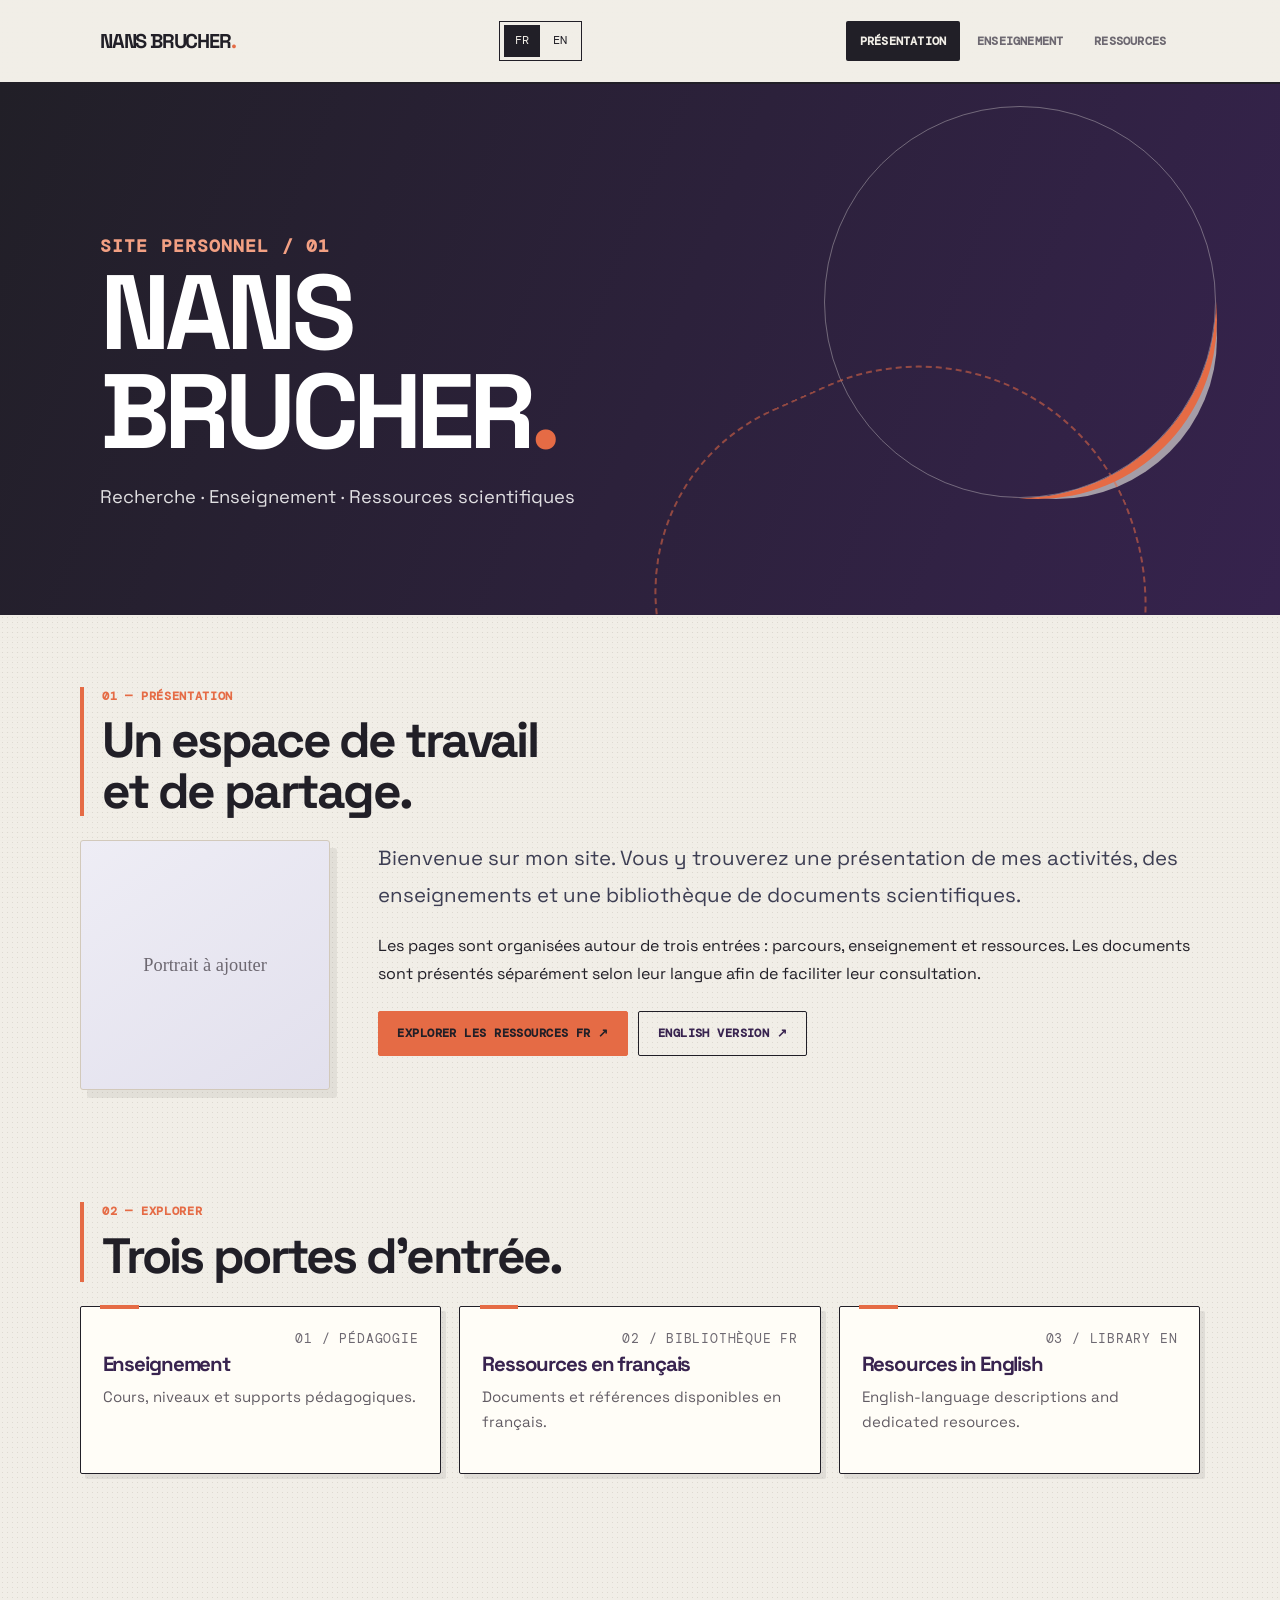
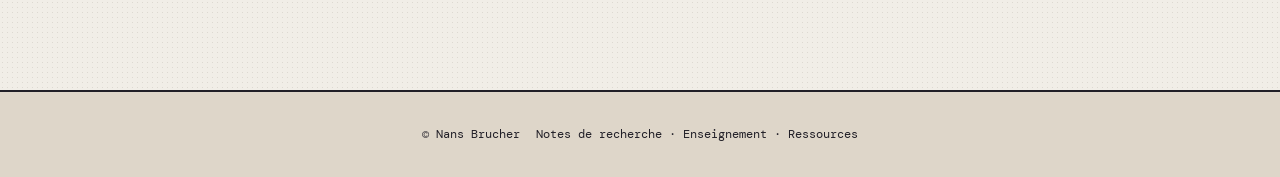
==== commit 4b307610: "Create bilingual editorial index.html page" ====
--- a/index.html
+++ b/index.html
@@ -1,109 +1,35 @@
-<!DOCTYPE html>
+<!doctype html>
 <html lang="fr">
 <head>
-  <meta charset="utf-8">
-  <meta name="viewport" content="width=device-width, initial-scale=1">
-  <meta name="theme-color" content="#5c5d8d">
-  <title>Présentation | Nans Brucher</title>
-  <meta name="description" content="Présentation, parcours, domaines d'intérêt et ressources scientifiques de Nans Brucher.">
-  <link rel="preconnect" href="https://fonts.googleapis.com">
-  <link rel="preconnect" href="https://fonts.gstatic.com" crossorigin>
-  <link href="https://fonts.googleapis.com/css2?family=Fraunces:wght@400;600;700&display=swap" rel="stylesheet">
-  <link rel="stylesheet" href="style.css">
-  <link rel="alternate" hreflang="fr" href="index.html">
-  <link rel="alternate" hreflang="en" href="resources-en.html">
-</head>
-<body>
-  <a class="skip-link" href="#main-content">Aller au contenu</a>
-
-  <header class="site-header">
-    <div class="header-inner">
-      <a class="site-title" href="index.html" aria-label="Nans Brucher — accueil">Nans Brucher</a>
-      <button type="button" class="nav-toggle" aria-label="Ouvrir le menu" aria-expanded="false" aria-controls="primary-navigation">☰</button>
-      <nav class="site-nav" id="primary-navigation" aria-label="Navigation principale">
-        <a class="active" href="index.html" aria-current="page">Présentation</a>
-        <a href="enseignement.html">Enseignement</a>
-        <a href="ressources-fr.html">Ressources (FR)</a>
-        <a href="resources-en.html" lang="en">Resources (EN)</a>
-      </nav>
-    </div>
-  </header>
-
-  <section class="banner" aria-labelledby="page-title">
-    <div class="banner-inner">
-      <p class="eyebrow">Site personnel</p>
-      <h1 id="page-title">Nans Brucher</h1>
-      <p><em>Titre ou fonction</em> <span aria-hidden="true">·</span> <em>Laboratoire / Institution</em></p>
-    </div>
-  </section>
-
-  <main id="main-content">
-    <section class="page-section introduction" aria-labelledby="intro-title">
-      <div class="section-heading">
-        <p class="eyebrow">Bienvenue</p>
-        <h2 id="intro-title">Présentation</h2>
-      </div>
-      <div class="about">
-        <figure class="portrait">
-          <!-- Remplacer ce bloc par une photo : <img src="images/photo.jpg" alt="Portrait de Nans Brucher"> -->
-          <figcaption>Photo</figcaption>
-        </figure>
-        <div class="about-copy">
-          <p class="lead">Bienvenue sur mon site. Je suis <em>fonction (ex. enseignant-chercheur)</em> à <em>institution</em>, et mes travaux portent sur <em>domaine de recherche</em>.</p>
-          <p>Vous trouverez ici une sélection de documents et de ressources scientifiques : notes de cours, feuilles d'exercices, articles et présentations. Ils sont mis à disposition librement, dans l'espoir qu'ils soient utiles aux étudiants et aux collègues.</p>
-          <div class="actions">
-            <a class="button button-red" href="ressources-fr.html">Explorer les ressources</a>
-            <a class="button button-outline" href="enseignement.html">Voir l'enseignement</a>
-          </div>
-        </div>
-      </div>
-    </section>
-
-    <section class="page-section" aria-labelledby="interests-title">
-      <div class="section-heading">
-        <p class="eyebrow">Recherche</p>
-        <h2 id="interests-title">Domaines d'intérêt</h2>
-      </div>
-      <div class="card-grid">
-        <article class="card"><h3 class="card-title">Thème 1</h3><p class="card-desc">Courte description de ce domaine.</p></article>
-        <article class="card"><h3 class="card-title">Thème 2</h3><p class="card-desc">Courte description de ce domaine.</p></article>
-        <article class="card"><h3 class="card-title">Thème 3</h3><p class="card-desc">Courte description de ce domaine.</p></article>
-      </div>
-    </section>
-
-    <section class="page-section" aria-labelledby="journey-title">
-      <div class="section-heading">
-        <p class="eyebrow">Expérience</p>
-        <h2 id="journey-title">Parcours</h2>
-      </div>
-      <ol class="timeline info-list">
-        <li><strong>202X – aujourd'hui</strong><span>Poste actuel, institution.</span></li>
-        <li><strong>20YY – 202X</strong><span>Poste précédent, institution.</span></li>
-        <li><strong>20ZZ</strong><span>Doctorat, université.</span></li>
-      </ol>
-    </section>
-
-    <section class="page-section contact-section" aria-labelledby="contact-title">
-      <div class="section-heading">
-        <p class="eyebrow">Échangeons</p>
-        <h2 id="contact-title">Contact</h2>
-      </div>
-      <div class="contact-panel">
-        <p>Pour toute question concernant mes travaux, mes cours ou les ressources disponibles, vous pouvez me contacter.</p>
-        <ul class="info-list">
-          <li><strong>Courriel</strong><span><a href="mailto:prenom.nom@exemple.fr">prenom.nom@exemple.fr</a></span></li>
-          <li><strong>Adresse</strong><span>Laboratoire, Institution, Ville, France</span></li>
-        </ul>
-      </div>
-    </section>
-  </main>
-
-  <footer class="site-footer">
-    <div class="footer-inner">
-      <span>© Nans Brucher</span>
-      <span><em>Fonction, Institution</em></span>
-    </div>
-  </footer>
-  <script src="script.js"></script>
-</body>
-</html>+<meta charset="utf-8">
+<meta name="viewport" content="width=device-width, initial-scale=1">
+<meta name="theme-color" content="#211f27">
+<title>Présentation | Nans Brucher</title>
+<meta name="description" content="Présentation, recherche et ressources scientifiques.">
+<link rel="preconnect" href="https://fonts.googleapis.com">
+<link rel="preconnect" href="https://fonts.gstatic.com" crossorigin>
+<link href="https://fonts.googleapis.com/css2?family=DM+Mono:wght@400;500&family=Space+Grotesk:wght@400;500;600;700&display=swap" rel="stylesheet">
+<link rel="stylesheet" href="style.css">
+<link rel="alternate" hreflang="fr" href="index.html">
+<link rel="alternate" hreflang="en" href="home-en.html">
+</head><body><a class="skip-link" href="#main-content">Aller au contenu</a>
+<header class="site-header"><div class="header-inner">
+<a class="site-title" href="index.html">NANS BRUCHER<span style="color:var(--orange)">.</span></a>
+<div class="header-tools">
+<div class="language-switch" aria-label="Language"><a href="index.html" lang="fr" aria-current="page">FR</a><a href="home-en.html" lang="en" >EN</a></div>
+<button type="button" class="nav-toggle" aria-label="Ouvrir le menu" aria-expanded="false" aria-controls="primary-navigation">☰</button>
+</div>
+<nav class="site-nav" id="primary-navigation" aria-label="Navigation principale">
+<a href="index.html" class="active" aria-current="page">Présentation</a>
+<a href="enseignement.html" >Enseignement</a>
+<a href="ressources-fr.html" >Ressources</a>
+</nav></div></header>
+<section class="banner"><div class="banner-inner"><p class="eyebrow">Site personnel / 01</p><h1>Nans<br>Brucher<span style="color:var(--orange)">.</span></h1><p>Recherche · Enseignement · Ressources scientifiques</p></div></section>
+<main id="main-content">
+<section class="page-section"><div class="section-heading"><p class="eyebrow">01 — Présentation</p><h2>Un espace de travail<br>et de partage.</h2></div>
+<div class="about"><figure class="portrait"><figcaption>Portrait à ajouter</figcaption></figure><div class="about-copy"><p class="lead">Bienvenue sur mon site. Vous y trouverez une présentation de mes activités, des enseignements et une bibliothèque de documents scientifiques.</p><p>Les pages sont organisées autour de trois entrées : parcours, enseignement et ressources. Les documents sont présentés séparément selon leur langue afin de faciliter leur consultation.</p><div class="actions"><a class="button button-red" href="ressources-fr.html">Explorer les ressources FR ↗</a><a class="button button-outline" href="home-en.html" lang="en">English version ↗</a></div></div></div></section>
+<section class="page-section"><div class="section-heading"><p class="eyebrow">02 — Explorer</p><h2>Trois portes d'entrée.</h2></div><div class="card-grid">
+<a class="card" href="enseignement.html"><span class="card-meta">01 / PÉDAGOGIE</span><span class="card-title">Enseignement</span><span class="card-desc">Cours, niveaux et supports pédagogiques.</span></a>
+<a class="card" href="ressources-fr.html"><span class="card-meta">02 / BIBLIOTHÈQUE FR</span><span class="card-title">Ressources en français</span><span class="card-desc">Documents et références disponibles en français.</span></a>
+<a class="card" href="resources-en.html"><span class="card-meta">03 / LIBRARY EN</span><span class="card-title">Resources in English</span><span class="card-desc">English-language descriptions and dedicated resources.</span></a>
+</div></section></main><footer class="site-footer"><div class="footer-inner"><span>© Nans Brucher</span><span>Notes de recherche · Enseignement · Ressources</span></div></footer><script src="script.js"></script></body></html>
--- a/style.css
+++ b/style.css
@@ -692,3 +692,399 @@
     animation-iteration-count: 1 !important;
   }
 }
+
+
+/* Composants des pages restructurées */
+.skip-link {
+  position: absolute;
+  z-index: 100;
+  top: 0.75rem;
+  left: 0.75rem;
+  padding: 0.7rem 1rem;
+  transform: translateY(-160%);
+  border-radius: 8px;
+  color: #fff;
+  background: var(--color-accent-dark);
+}
+.skip-link:focus {
+  transform: translateY(0);
+}
+
+.eyebrow {
+  margin-bottom: 0.55rem;
+  color: var(--color-accent);
+  font-size: 0.76rem;
+  font-weight: 750;
+  letter-spacing: 0.14em;
+  text-transform: uppercase;
+}
+.banner .eyebrow {
+  color: rgba(255,255,255,0.72);
+}
+
+.page-section {
+  margin: 0 0 clamp(3rem, 7vw, 5.5rem);
+}
+.section-heading {
+  max-width: 760px;
+  margin-bottom: 1.5rem;
+}
+.section-heading h2 {
+  margin: 0 0 0.75rem;
+}
+.section-intro {
+  color: var(--color-muted);
+  font-size: 1.04rem;
+}
+.about-copy {
+  min-width: 0;
+}
+.about-copy .actions {
+  margin-top: 1.5rem;
+}
+.portrait {
+  margin: 0;
+}
+.portrait figcaption {
+  padding: 1rem;
+}
+.teaching-card {
+  align-items: flex-start;
+  gap: 0.8rem;
+}
+.teaching-card .card-title {
+  margin: 0;
+}
+.teaching-card .card-desc {
+  margin: 0;
+}
+.materials-section {
+  margin-top: 3.5rem;
+}
+.contact-panel {
+  padding: clamp(1.25rem, 3vw, 2rem);
+  border: 1px solid var(--color-border);
+  border-radius: var(--radius);
+  background: var(--color-surface);
+  box-shadow: var(--shadow-soft);
+}
+.contact-panel > p:last-child {
+  margin-bottom: 0;
+}
+.contact-panel .info-list {
+  margin-bottom: 0;
+}
+.contact-panel .info-list li {
+  display: flex;
+  flex-wrap: wrap;
+  justify-content: space-between;
+  gap: 0.35rem 1rem;
+}
+.timeline li {
+  display: grid;
+  grid-template-columns: minmax(140px, 0.35fr) minmax(0, 1fr);
+  gap: 1rem;
+}
+.timeline li::before {
+  top: 1.7rem;
+}
+.timeline li strong {
+  padding-left: 0.3rem;
+}
+.timeline li span {
+  color: var(--color-muted);
+}
+.resource-index {
+  display: flex;
+  flex-wrap: wrap;
+  gap: 0.55rem;
+  margin: 1.5rem 0;
+}
+.resource-index a {
+  padding: 0.48rem 0.85rem;
+  border: 1px solid var(--color-border);
+  border-radius: 999px;
+  color: var(--color-accent-dark);
+  background: var(--color-surface);
+  font-size: 0.88rem;
+  font-weight: 650;
+  text-decoration: none;
+}
+.resource-index a:hover,
+.resource-index a:focus-visible {
+  border-color: #cbc9dd;
+  background: var(--color-accent-soft);
+}
+.search-label {
+  display: block;
+  margin: 1.4rem 0 0.4rem;
+  color: var(--color-text);
+  font-size: 0.9rem;
+  font-weight: 700;
+}
+.library-section .resource-section {
+  scroll-margin-top: 6rem;
+}
+.resource-section[hidden],
+.card[hidden] {
+  display: none !important;
+}
+.site-footer .footer-inner {
+  display: flex;
+  flex-wrap: wrap;
+  justify-content: center;
+  gap: 0.35rem 1rem;
+}
+@media (max-width: 600px) {
+  .timeline li {
+    grid-template-columns: 1fr;
+    gap: 0.2rem;
+  }
+  .contact-panel .info-list li {
+    display: block;
+  }
+}
+
+
+/* ------------------------------------------------------------------
+   ART DIRECTION / 02 — field notes
+   Une esthétique éditoriale plus tactile, contrastée et moins sage.
+   ------------------------------------------------------------------ */
+:root {
+  --color-text: #211f27;
+  --color-muted: #6d6871;
+  --color-bg: #f1eee7;
+  --color-surface: #fffdf7;
+  --color-surface-soft: #e9e3d8;
+  --color-border: #d2c9bb;
+  --color-accent: #593b78;
+  --color-accent-dark: #38234f;
+  --color-accent-soft: #e8dff0;
+  --color-highlight: #e56b45;
+  --ink: #211f27;
+  --paper: #f1eee7;
+  --orange: #e56b45;
+  --violet: #593b78;
+  --mono: "DM Mono", "Courier New", monospace;
+  --display: "Space Grotesk", "Arial", sans-serif;
+  --radius: 3px;
+  --radius-small: 2px;
+  --shadow-soft: 7px 8px 0 rgba(33,31,39,.07);
+  --shadow-hover: 9px 10px 0 rgba(33,31,39,.13);
+}
+body {
+  position: relative;
+  color: var(--ink);
+  background-color: var(--paper);
+  background-image: radial-gradient(rgba(55,45,35,.11) .55px, transparent .55px);
+  background-size: 5px 5px;
+  font-family: var(--display);
+  line-height: 1.72;
+}
+body::before {
+  position: fixed;
+  z-index: -1;
+  inset: 0;
+  pointer-events: none;
+  content: "";
+  opacity: .16;
+  background: repeating-linear-gradient(0deg, transparent 0 3px, rgba(90,70,50,.045) 3px 4px);
+}
+h1,h2,h3,.site-title,.card-title {
+  font-family: var(--display);
+  letter-spacing: -.055em;
+  font-weight: 700;
+}
+h1 { font-size: clamp(3rem, 9vw, 6.6rem); line-height: .94; }
+h2 { font-size: clamp(2rem, 4vw, 3.1rem); line-height: 1.02; }
+h3 { font-size: 1.35rem; }
+.site-header {
+  background: rgba(241,238,231,.94);
+  border-bottom: 2px solid var(--ink);
+  backdrop-filter: none;
+}
+.header-inner { min-height: 82px; }
+.site-title {
+  font-size: 1.25rem;
+  text-transform: uppercase;
+  letter-spacing: -.06em;
+}
+.site-nav { gap: .2rem; }
+.site-nav a {
+  border-radius: 2px;
+  font-family: var(--mono);
+  font-size: .74rem;
+  letter-spacing: .02em;
+  text-transform: uppercase;
+}
+.site-nav a:hover,.site-nav a.active {
+  color: var(--paper);
+  background: var(--ink);
+}
+.banner {
+  padding: clamp(4.5rem, 10vw, 8.5rem) 1.5rem clamp(4rem, 8vw, 7rem);
+  text-align: left;
+  background:
+    linear-gradient(112deg, rgba(33,31,39,.97), rgba(55,35,79,.96)),
+    var(--ink);
+}
+.banner::before {
+  position: absolute;
+  top: 1.4rem;
+  right: 5vw;
+  width: min(34vw, 390px);
+  height: min(34vw, 390px);
+  border: 1px solid rgba(241,238,231,.35);
+  border-radius: 50%;
+  box-shadow: 18px 18px 0 -17px var(--orange), 36px 36px 0 -35px rgba(241,238,231,.6);
+  content: "";
+}
+.banner::after {
+  right: 10vw;
+  bottom: -15rem;
+  width: 30rem;
+  height: 30rem;
+  border: 2px dashed rgba(229,107,69,.55);
+  border-radius: 47% 53% 61% 39%;
+  transform: rotate(-24deg);
+}
+.banner-inner { max-width: var(--content-width); margin: 0 auto; }
+.banner .eyebrow { color: #f3a083; }
+.banner h1 { max-width: 850px; text-transform: uppercase; }
+.banner p { max-width: 600px; margin: 1.2rem 0 0; }
+main { width: min(100% - 3rem, 1120px); }
+.eyebrow,.kicker,.card-meta,.legend-label,.search-label {
+  font-family: var(--mono);
+  letter-spacing: .06em;
+  text-transform: uppercase;
+}
+.eyebrow { color: var(--orange); font-size: .72rem; }
+.section-heading {
+  position: relative;
+  padding-left: 1.15rem;
+  border-left: 4px solid var(--orange);
+}
+.section-heading h2 { margin-bottom: .65rem; }
+.page-section { margin-bottom: clamp(4rem, 9vw, 7rem); }
+.card,.spotlight,.contact-panel,.info-list li {
+  border: 1.5px solid var(--ink);
+  border-radius: 2px;
+  box-shadow: 5px 5px 0 rgba(33,31,39,.08);
+}
+.card {
+  position: relative;
+  background: var(--color-surface);
+}
+.card::before {
+  position: absolute;
+  top: -1.5px;
+  left: 1.2rem;
+  width: 2.4rem;
+  height: 4px;
+  background: var(--orange);
+  content: "";
+}
+.card:hover,.card:focus-visible {
+  transform: translate(-3px,-3px) rotate(-.25deg);
+  border-color: var(--violet);
+  box-shadow: 9px 10px 0 rgba(33,31,39,.14);
+}
+.card-title { font-size: 1.28rem; }
+.card-desc { color: #625c64; }
+.spotlight {
+  background: #e8dfd0;
+  border-width: 2px;
+  box-shadow: 9px 9px 0 var(--orange);
+}
+.spotlight-cover { border: 1.5px solid var(--ink); border-radius: 0; }
+.kicker { color: var(--orange); }
+.tag,.level {
+  border-radius: 2px;
+  border: 1px solid currentColor;
+  font-family: var(--mono);
+  font-size: .68rem;
+  text-transform: uppercase;
+  letter-spacing: .025em;
+}
+.button {
+  border-radius: 2px;
+  font-family: var(--mono);
+  font-size: .78rem;
+  text-transform: uppercase;
+  letter-spacing: .035em;
+}
+.button-red {
+  border-color: var(--orange);
+  background: var(--orange);
+  color: #211f27;
+}
+.button-red:hover,.button-red:focus-visible {
+  border-color: var(--ink);
+  background: var(--ink);
+  color: var(--paper);
+}
+.button-outline { border: 1.5px solid var(--ink); }
+.button-outline:hover { background: #e8dfd0; }
+.search-box {
+  border: 1.5px solid var(--ink);
+  border-radius: 2px;
+  background-color: var(--color-surface);
+  font-family: var(--mono);
+}
+.resource-index a {
+  border: 1px solid var(--ink);
+  border-radius: 2px;
+  background: transparent;
+  font-family: var(--mono);
+  font-size: .72rem;
+  text-transform: uppercase;
+}
+.resource-index a:hover { color: var(--paper); background: var(--ink); }
+.site-footer {
+  border-top: 2px solid var(--ink);
+  background: #ded6c9;
+  color: var(--ink);
+  font-family: var(--mono);
+  font-size: .76rem;
+}
+.language-switch {
+  display: inline-flex;
+  align-items: center;
+  gap: .15rem;
+  padding: .2rem;
+  border: 1.5px solid var(--ink);
+  background: transparent;
+  font-family: var(--mono);
+  font-size: .72rem;
+}
+.language-switch a {
+  min-width: 2.25rem;
+  padding: .38rem .45rem;
+  color: var(--ink);
+  text-align: center;
+  text-decoration: none;
+}
+.language-switch a[aria-current="page"] {
+  color: var(--paper);
+  background: var(--ink);
+}
+.language-switch a:not([aria-current="page"]):hover {
+  color: var(--paper);
+  background: var(--violet);
+}
+.header-tools { display: flex; align-items: center; gap: .8rem; }
+.nav-toggle { border: 1.5px solid var(--ink); border-radius: 2px; background: transparent; }
+.info-list li { background: var(--color-surface); }
+.info-list li::before { background: var(--orange); }
+@media (max-width: 760px) {
+  .header-inner { width: min(100% - 2rem, var(--content-width)); }
+  .header-tools { margin-left: auto; }
+  .site-nav { background: var(--paper); border: 2px solid var(--ink); border-top: 0; }
+  .site-nav a { border-radius: 0; }
+  .banner { text-align: left; }
+  .banner::before { opacity: .35; }
+}
+@media (max-width: 440px) {
+  main { width: min(100% - 2rem, 1120px); }
+  .banner { padding: 4rem 1rem; }
+}
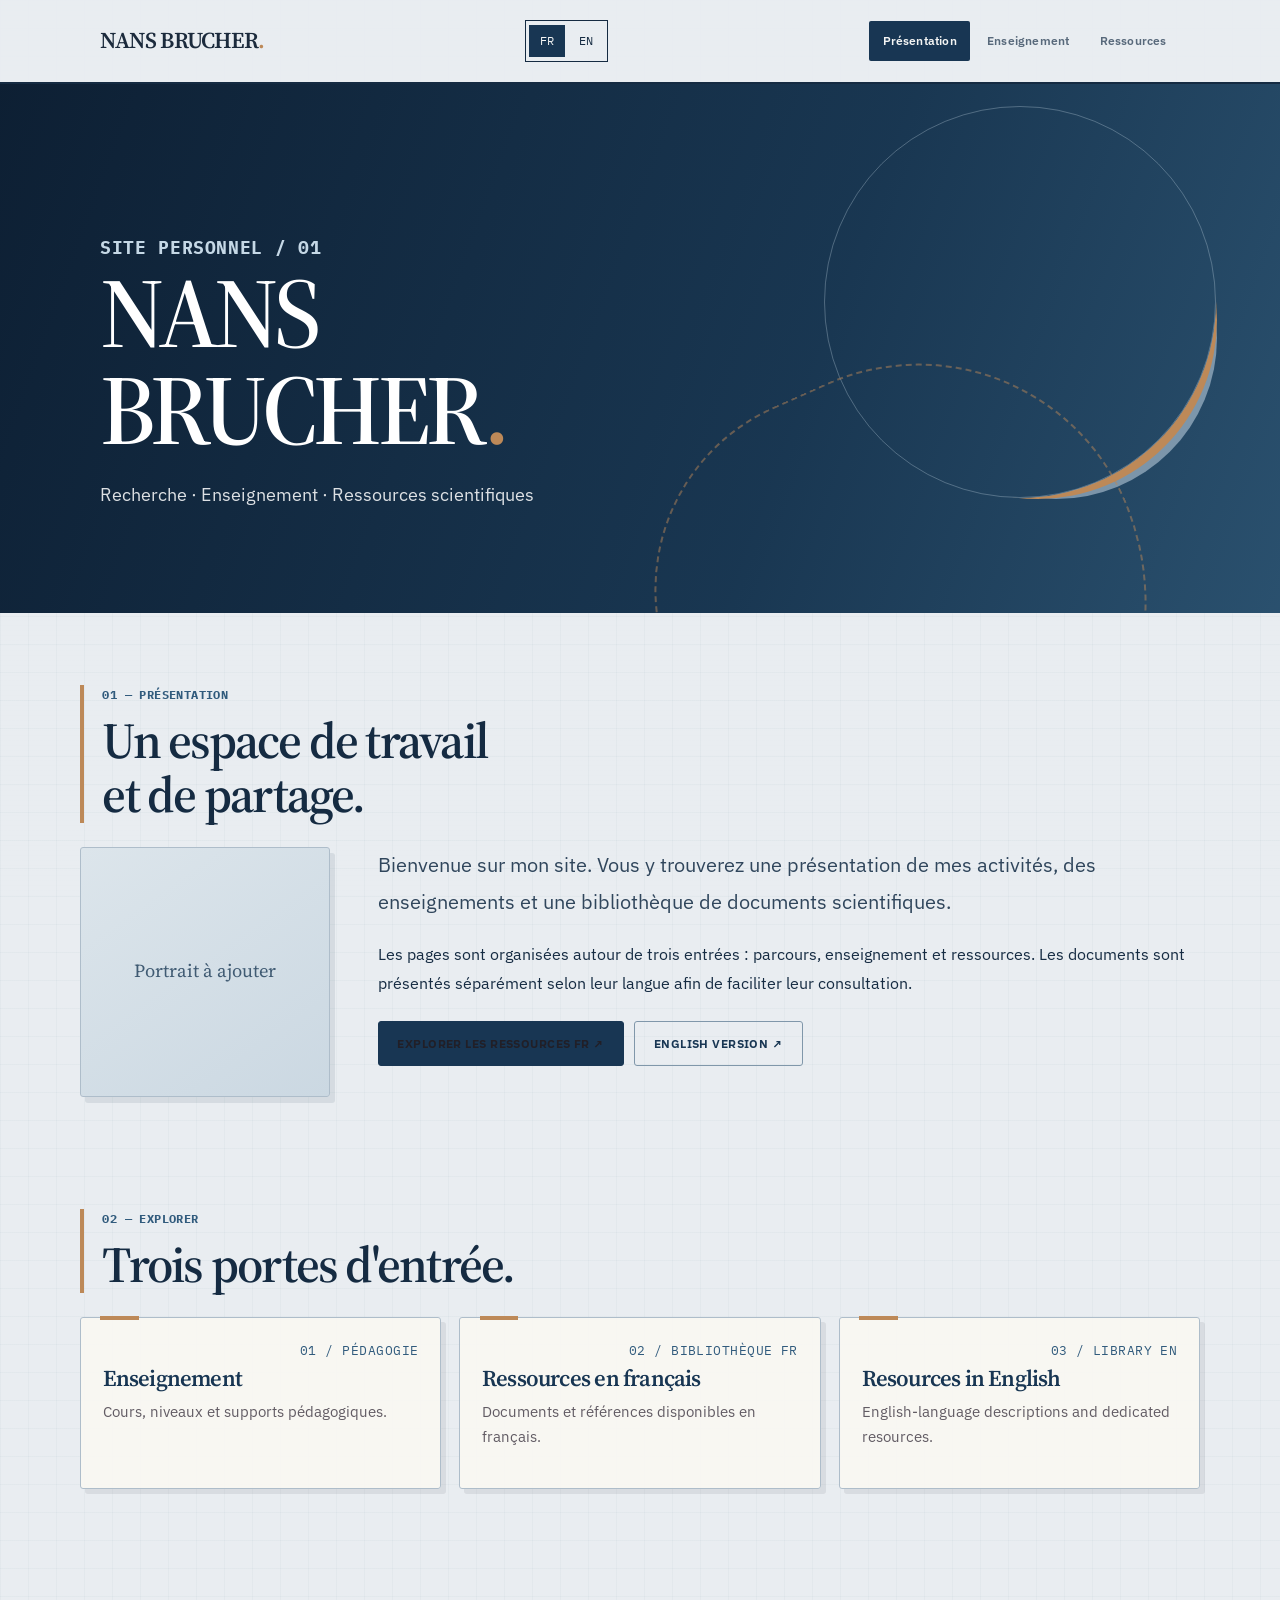
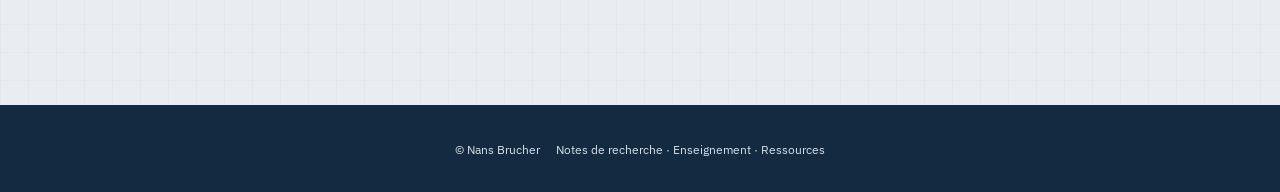
==== commit 87deb05d: "Use scholarly serif and IBM Plex typography" ====
--- a/index.html
+++ b/index.html
@@ -8,7 +8,7 @@
 <meta name="description" content="Présentation, recherche et ressources scientifiques.">
 <link rel="preconnect" href="https://fonts.googleapis.com">
 <link rel="preconnect" href="https://fonts.gstatic.com" crossorigin>
-<link href="https://fonts.googleapis.com/css2?family=DM+Mono:wght@400;500&family=Space+Grotesk:wght@400;500;600;700&display=swap" rel="stylesheet">
+<link href="https://fonts.googleapis.com/css2?family=IBM+Plex+Mono:wght@400;500;600&family=IBM+Plex+Sans:wght@400;500;600;700&family=Source+Serif+4:wght@400;500;600;700&display=swap" rel="stylesheet">
 <link rel="stylesheet" href="style.css">
 <link rel="alternate" hreflang="fr" href="index.html">
 <link rel="alternate" hreflang="en" href="home-en.html">
--- a/style.css
+++ b/style.css
@@ -1088,3 +1088,230 @@
   main { width: min(100% - 2rem, 1120px); }
   .banner { padding: 4rem 1rem; }
 }
+
+
+/* ------------------------------------------------------------------
+   ART DIRECTION / 03 — academic blue
+   Typographie de revue scientifique et palette bleu nuit / ardoise.
+   ------------------------------------------------------------------ */
+:root {
+  color-scheme: light;
+  --color-text: #1c2b3d;
+  --color-muted: #58697b;
+  --color-bg: #e9edf1;
+  --color-surface: #f8f7f2;
+  --color-surface-soft: #dce4eb;
+  --color-border: #bdc9d4;
+  --color-accent: #315b7d;
+  --color-accent-dark: #183653;
+  --color-accent-soft: #dce7ef;
+  --color-highlight: #a9c2d4;
+  --ink: #152b42;
+  --paper: #e9edf1;
+  --orange: #bd8958;
+  --violet: #315b7d;
+  --mono: "IBM Plex Mono", "Courier New", monospace;
+  --display: "Source Serif 4", Georgia, serif;
+  --radius: 4px;
+  --radius-small: 3px;
+  --shadow-soft: 5px 6px 0 rgba(21,43,66,.09);
+  --shadow-hover: 8px 9px 0 rgba(21,43,66,.15);
+}
+body {
+  color: var(--ink);
+  background-color: var(--paper);
+  background-image:
+    linear-gradient(rgba(49,91,125,.035) 1px, transparent 1px),
+    linear-gradient(90deg, rgba(49,91,125,.035) 1px, transparent 1px);
+  background-size: 28px 28px;
+  font-family: "IBM Plex Sans", Arial, sans-serif;
+  font-size: 1.02rem;
+  line-height: 1.78;
+}
+body::before {
+  opacity: .08;
+  background: repeating-linear-gradient(0deg, transparent 0 4px, rgba(21,43,66,.06) 4px 5px);
+}
+h1,h2,h3,.site-title,.card-title {
+  font-family: var(--display);
+  font-weight: 600;
+  letter-spacing: -.035em;
+}
+h1 { font-size: clamp(3rem, 8vw, 6.2rem); line-height: .98; }
+h2 { font-size: clamp(2rem, 4vw, 3.15rem); line-height: 1.08; }
+h3 { font-size: 1.55rem; line-height: 1.2; }
+.lead { color: #30465c; }
+.site-header {
+  background: rgba(233,237,241,.96);
+  border-bottom: 2px solid var(--ink);
+}
+.site-title {
+  font-size: 1.42rem;
+  letter-spacing: -.04em;
+}
+.site-nav a {
+  font-family: "IBM Plex Sans", Arial, sans-serif;
+  font-weight: 600;
+  letter-spacing: .015em;
+  text-transform: none;
+}
+.site-nav a:hover,.site-nav a.active {
+  color: #f4f5f4;
+  background: var(--color-accent-dark);
+}
+.banner {
+  color: #f5f4ef;
+  background:
+    linear-gradient(110deg, rgba(13,31,51,.98), rgba(25,55,82,.97) 62%, rgba(43,82,112,.96)),
+    var(--ink);
+}
+.banner::before {
+  border-color: rgba(195,214,228,.32);
+  box-shadow: 18px 18px 0 -17px var(--orange), 36px 36px 0 -35px rgba(195,214,228,.55);
+}
+.banner::after {
+  border-color: rgba(189,137,88,.48);
+}
+.banner .eyebrow { color: #c5d8e6; }
+.banner h1 { letter-spacing: -.045em; }
+.eyebrow,.kicker,.card-meta,.legend-label,.search-label {
+  font-family: var(--mono);
+  letter-spacing: .035em;
+}
+.eyebrow { color: var(--color-accent); }
+.section-heading { border-left-color: var(--orange); }
+.card,.spotlight,.contact-panel,.info-list li {
+  border-color: #aebdca;
+  border-radius: 3px;
+}
+.card {
+  background: rgba(248,247,242,.96);
+}
+.card:hover,.card:focus-visible {
+  border-color: var(--color-accent);
+  background: #fffefa;
+}
+.card-title {
+  color: var(--color-accent-dark);
+  font-size: 1.42rem;
+}
+.card-meta,.kicker { color: var(--color-accent); }
+.spotlight {
+  background: #dce5eb;
+  box-shadow: 8px 8px 0 var(--orange);
+}
+.spotlight-title { color: var(--color-accent-dark); }
+.tag,.level {
+  border-radius: 2px;
+  font-family: var(--mono);
+  font-size: .7rem;
+  font-weight: 500;
+}
+.tag { color: #294c68; background: #e1eaf0; border-color: #b9cbd8; }
+.button {
+  border-radius: 3px;
+  font-family: "IBM Plex Sans", Arial, sans-serif;
+  font-weight: 650;
+}
+.button-red {
+  border-color: var(--color-accent-dark);
+  background: var(--color-accent-dark);
+}
+.button-red:hover,.button-red:focus-visible {
+  border-color: #0d2034;
+  background: #0d2034;
+}
+.button-outline {
+  border-color: #8097aa;
+  color: var(--color-accent-dark);
+}
+.button-outline:hover,.button-outline:focus-visible {
+  background: #dce7ef;
+}
+.search-box {
+  border-color: #aebdca;
+  border-radius: 3px;
+  background-color: var(--color-surface);
+  font-family: "IBM Plex Sans", Arial, sans-serif;
+}
+.resource-index a {
+  border-color: #9fb2c2;
+  border-radius: 3px;
+  color: var(--color-accent-dark);
+  font-family: var(--mono);
+}
+.resource-index a:hover { color: #f4f5f4; background: var(--color-accent-dark); }
+.portrait {
+  border-color: #aebdca;
+  border-radius: 3px;
+  color: #405b73;
+  background: linear-gradient(145deg, #dce5eb, #cbd8e2);
+  font-family: var(--display);
+}
+.site-footer {
+  border-top: 2px solid var(--ink);
+  color: #d9e2e9;
+  background: #142a41;
+  font-family: "IBM Plex Sans", Arial, sans-serif;
+}
+.language-switch {
+  border-color: var(--ink);
+  font-family: var(--mono);
+}
+.language-switch a[aria-current="page"] {
+  color: #f4f5f4;
+  background: var(--color-accent-dark);
+}
+.language-switch a:not([aria-current="page"]):hover {
+  color: #fff;
+  background: var(--color-accent);
+}
+.nav-toggle { border-color: #9fb2c2; border-radius: 3px; }
+.contact-panel {
+  background: rgba(248,247,242,.96);
+}
+.cv-contact-grid {
+  display: grid;
+  grid-template-columns: repeat(2,minmax(0,1fr));
+  gap: 1.25rem;
+  margin-top: 1.5rem;
+}
+.cv-card,.contact-card {
+  position: relative;
+  min-width: 0;
+  padding: clamp(1.35rem,3vw,2rem);
+  border: 1.5px solid var(--ink);
+  border-radius: 3px;
+  background: var(--color-surface);
+  box-shadow: 6px 6px 0 rgba(21,43,66,.09);
+}
+.cv-card::before,.contact-card::before {
+  position: absolute;
+  top: -1.5px;
+  left: 1.2rem;
+  width: 2.7rem;
+  height: 4px;
+  background: var(--orange);
+  content: "";
+}
+.cv-card h3,.contact-card h3 {
+  margin: .25rem 0 .65rem;
+  color: var(--color-accent-dark);
+  font-family: var(--display);
+  font-size: 1.75rem;
+}
+.cv-card p,.contact-card p { color: var(--color-muted); }
+.cv-card .eyebrow,.contact-card .eyebrow { margin-bottom: .6rem; }
+.contact-placeholder {
+  padding: .75rem .9rem;
+  border-left: 3px solid var(--orange);
+  color: #43586b;
+  background: #e7edf1;
+  font-size: .92rem;
+}
+@media(max-width:760px) {
+  .site-nav { background: var(--paper); border: 2px solid var(--ink); }
+}
+@media(max-width:600px) {
+  .cv-contact-grid { grid-template-columns: 1fr; }
+}
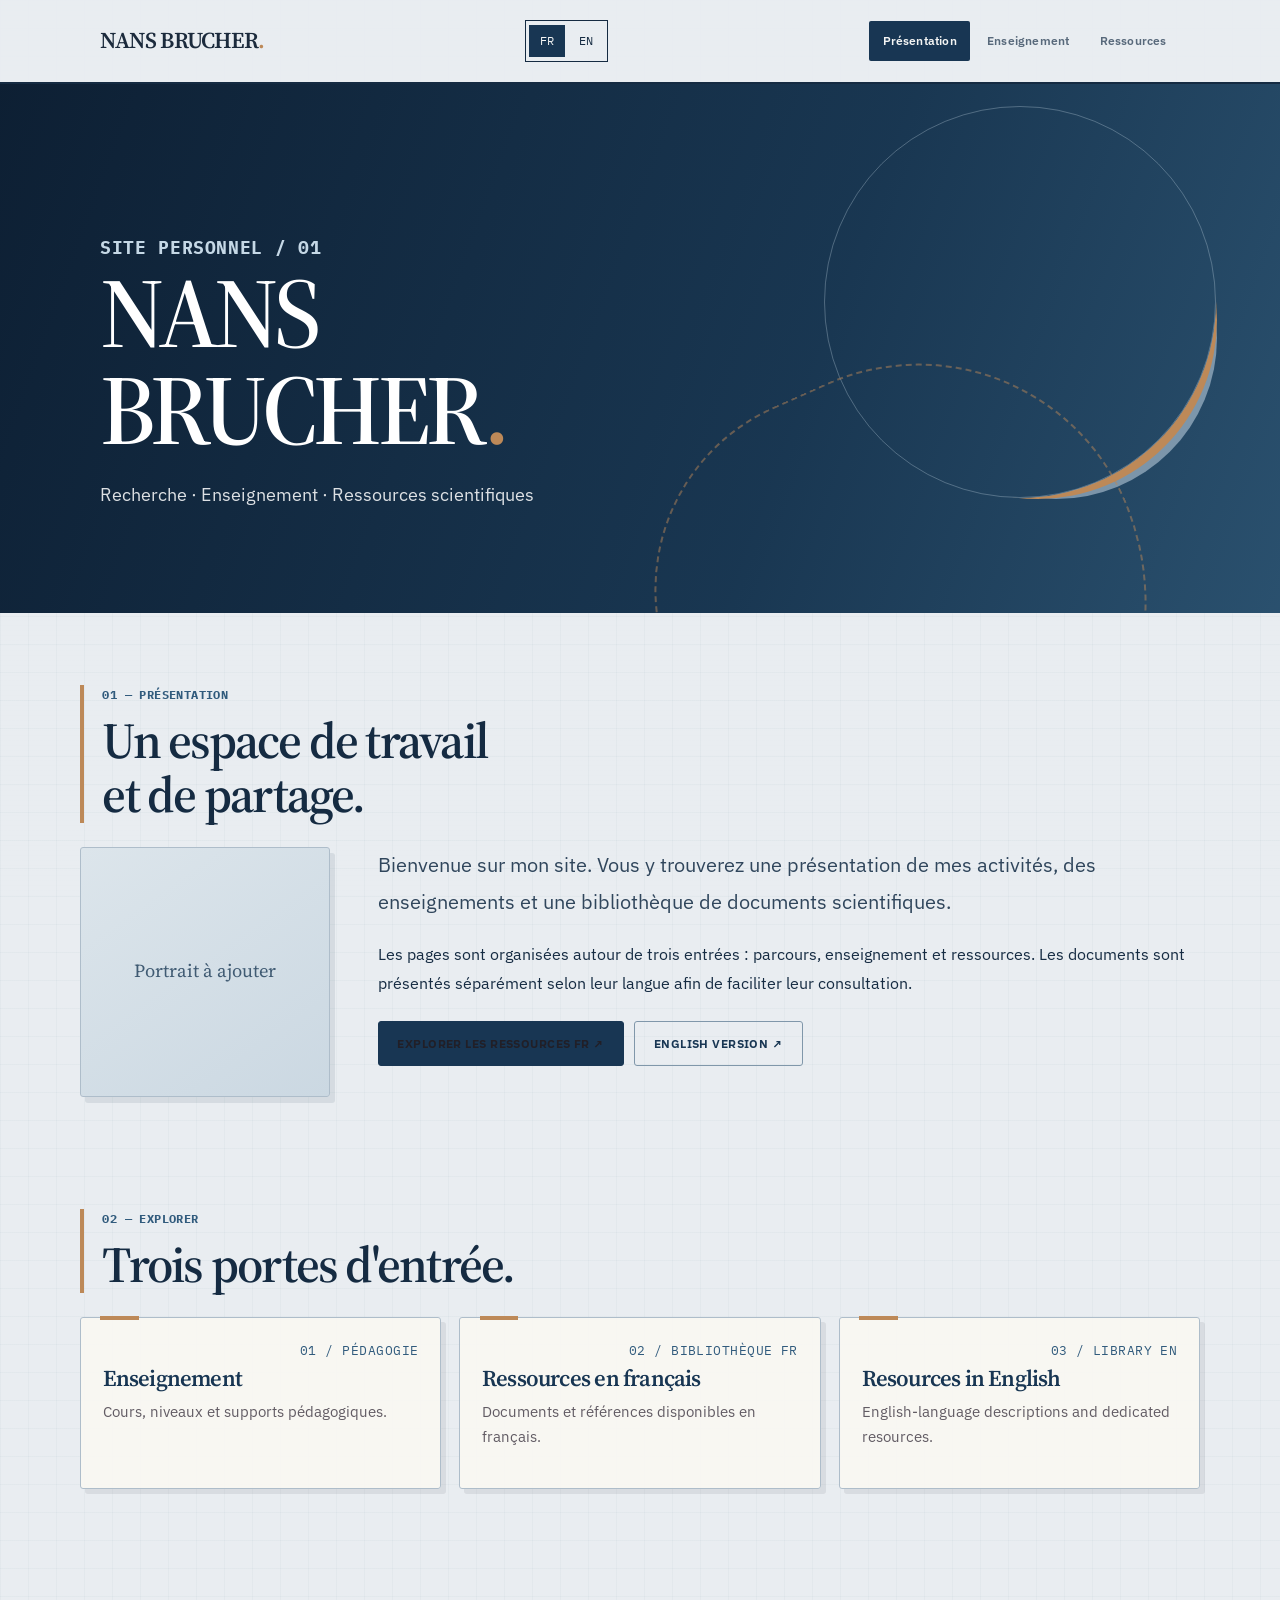
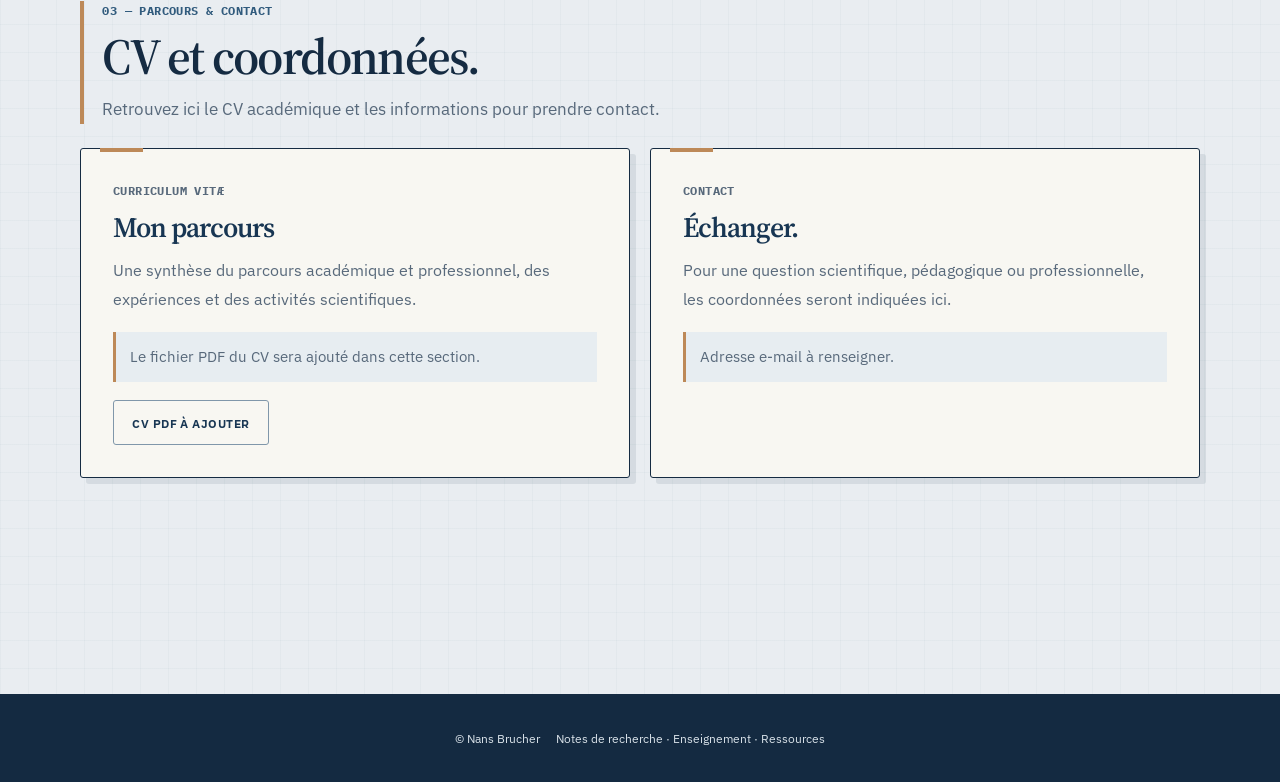
==== commit 3ac98b69: "Add CV and contact sections to homepage" ====
--- a/index.html
+++ b/index.html
@@ -32,4 +32,4 @@
 <a class="card" href="enseignement.html"><span class="card-meta">01 / PÉDAGOGIE</span><span class="card-title">Enseignement</span><span class="card-desc">Cours, niveaux et supports pédagogiques.</span></a>
 <a class="card" href="ressources-fr.html"><span class="card-meta">02 / BIBLIOTHÈQUE FR</span><span class="card-title">Ressources en français</span><span class="card-desc">Documents et références disponibles en français.</span></a>
 <a class="card" href="resources-en.html"><span class="card-meta">03 / LIBRARY EN</span><span class="card-title">Resources in English</span><span class="card-desc">English-language descriptions and dedicated resources.</span></a>
-</div></section></main><footer class="site-footer"><div class="footer-inner"><span>© Nans Brucher</span><span>Notes de recherche · Enseignement · Ressources</span></div></footer><script src="script.js"></script></body></html>+</div></section><section class="page-section" id="cv"><div class="section-heading"><p class="eyebrow">03 — Parcours & contact</p><h2>CV et coordonnées.</h2><p class="section-intro">Retrouvez ici le CV académique et les informations pour prendre contact.</p></div><div class="cv-contact-grid"><article class="cv-card"><p class="eyebrow">Curriculum vitæ</p><h3>Mon parcours</h3><p>Une synthèse du parcours académique et professionnel, des expériences et des activités scientifiques.</p><p class="contact-placeholder">Le fichier PDF du CV sera ajouté dans cette section.</p><span class="button button-outline" aria-disabled="true">CV PDF à ajouter</span></article><article class="contact-card" id="contact"><p class="eyebrow">Contact</p><h3>Échanger.</h3><p>Pour une question scientifique, pédagogique ou professionnelle, les coordonnées seront indiquées ici.</p><p class="contact-placeholder">Adresse e-mail à renseigner.</p></article></div></section></main><footer class="site-footer"><div class="footer-inner"><span>© Nans Brucher</span><span>Notes de recherche · Enseignement · Ressources</span></div></footer><script src="script.js"></script></body></html>
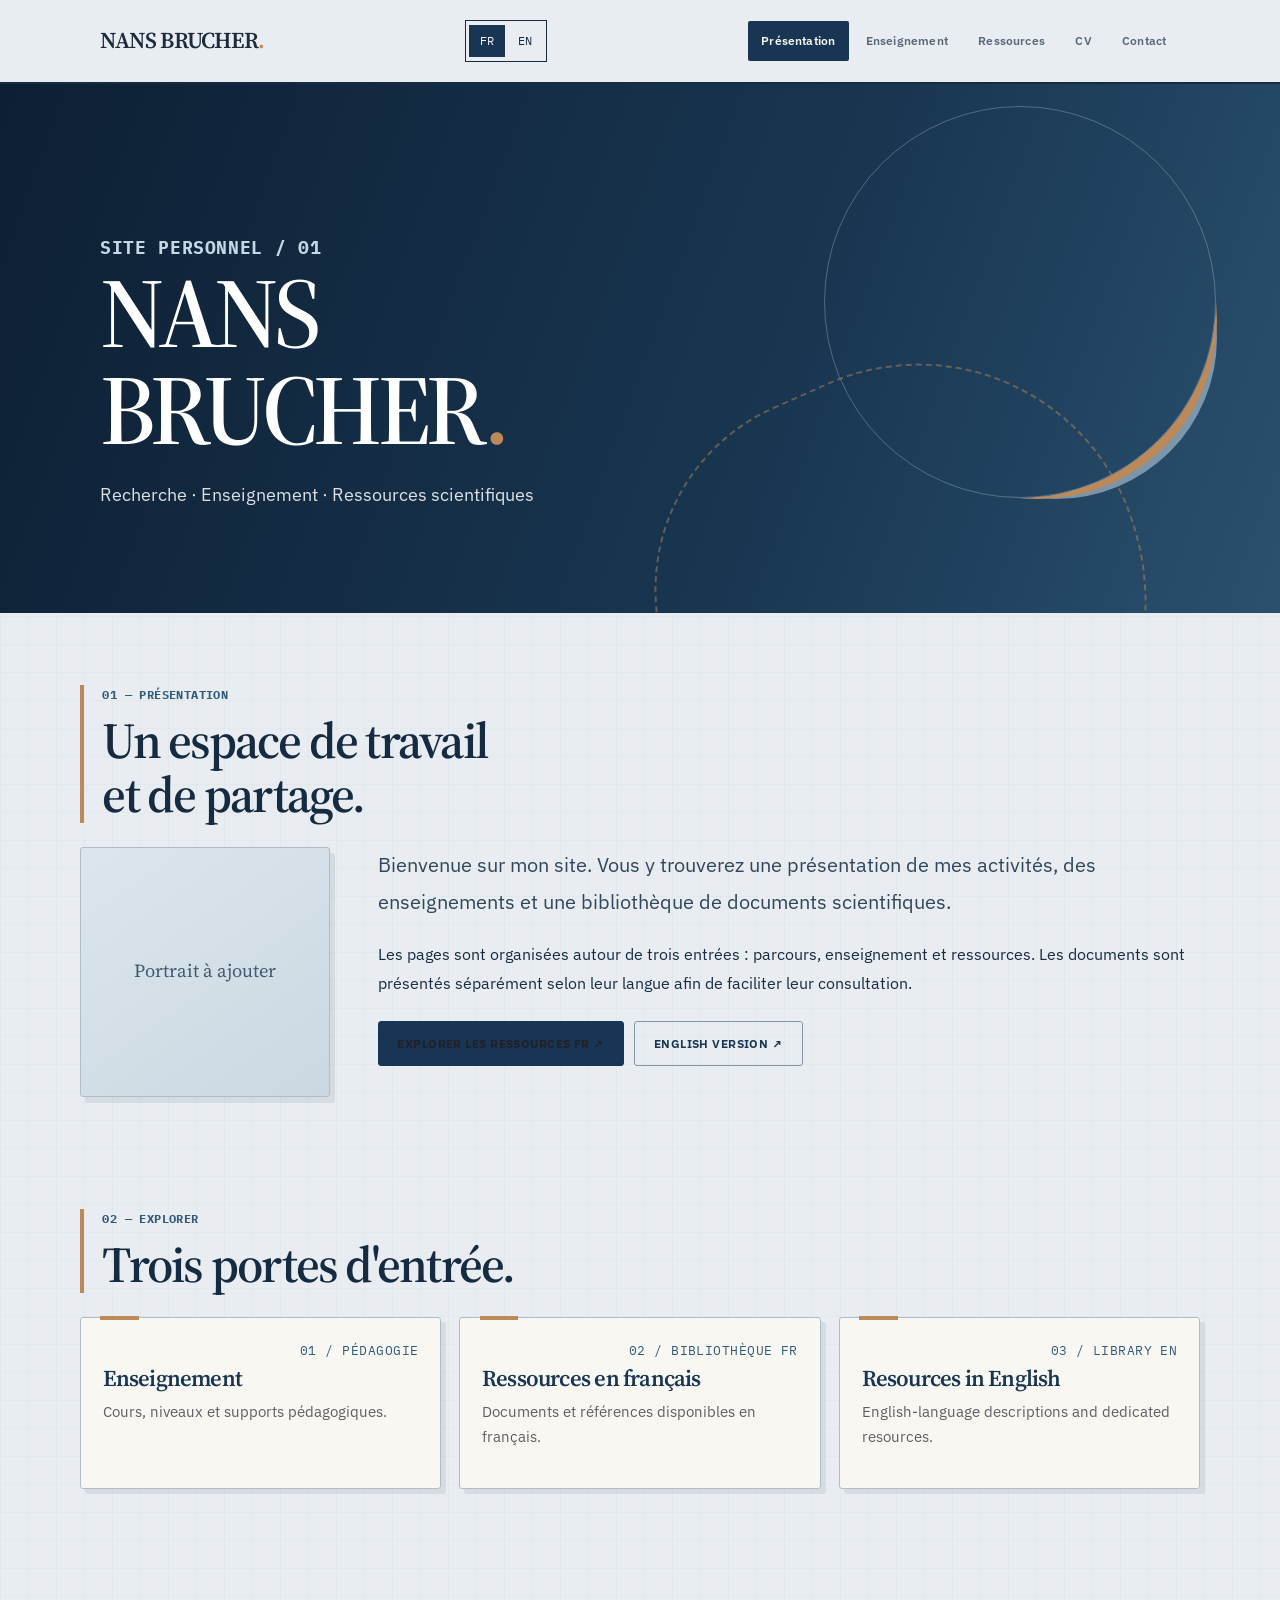
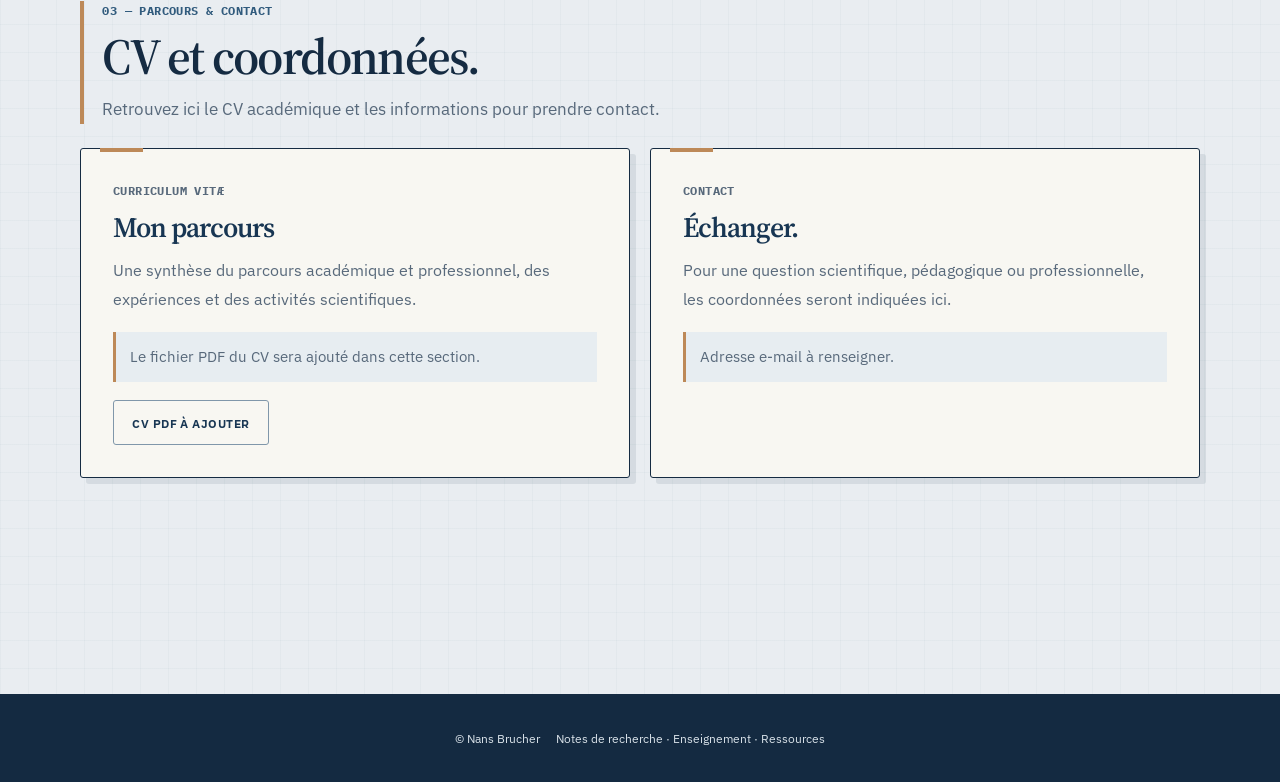
==== commit c5ef3014: "Add homepage CV and contact navigation" ====
--- a/index.html
+++ b/index.html
@@ -3,7 +3,7 @@
 <head>
 <meta charset="utf-8">
 <meta name="viewport" content="width=device-width, initial-scale=1">
-<meta name="theme-color" content="#211f27">
+<meta name="theme-color" content="#152b42">
 <title>Présentation | Nans Brucher</title>
 <meta name="description" content="Présentation, recherche et ressources scientifiques.">
 <link rel="preconnect" href="https://fonts.googleapis.com">
@@ -23,6 +23,8 @@
 <a href="index.html" class="active" aria-current="page">Présentation</a>
 <a href="enseignement.html" >Enseignement</a>
 <a href="ressources-fr.html" >Ressources</a>
+<a href="#cv">CV</a>
+<a href="#contact">Contact</a>
 </nav></div></header>
 <section class="banner"><div class="banner-inner"><p class="eyebrow">Site personnel / 01</p><h1>Nans<br>Brucher<span style="color:var(--orange)">.</span></h1><p>Recherche · Enseignement · Ressources scientifiques</p></div></section>
 <main id="main-content">
